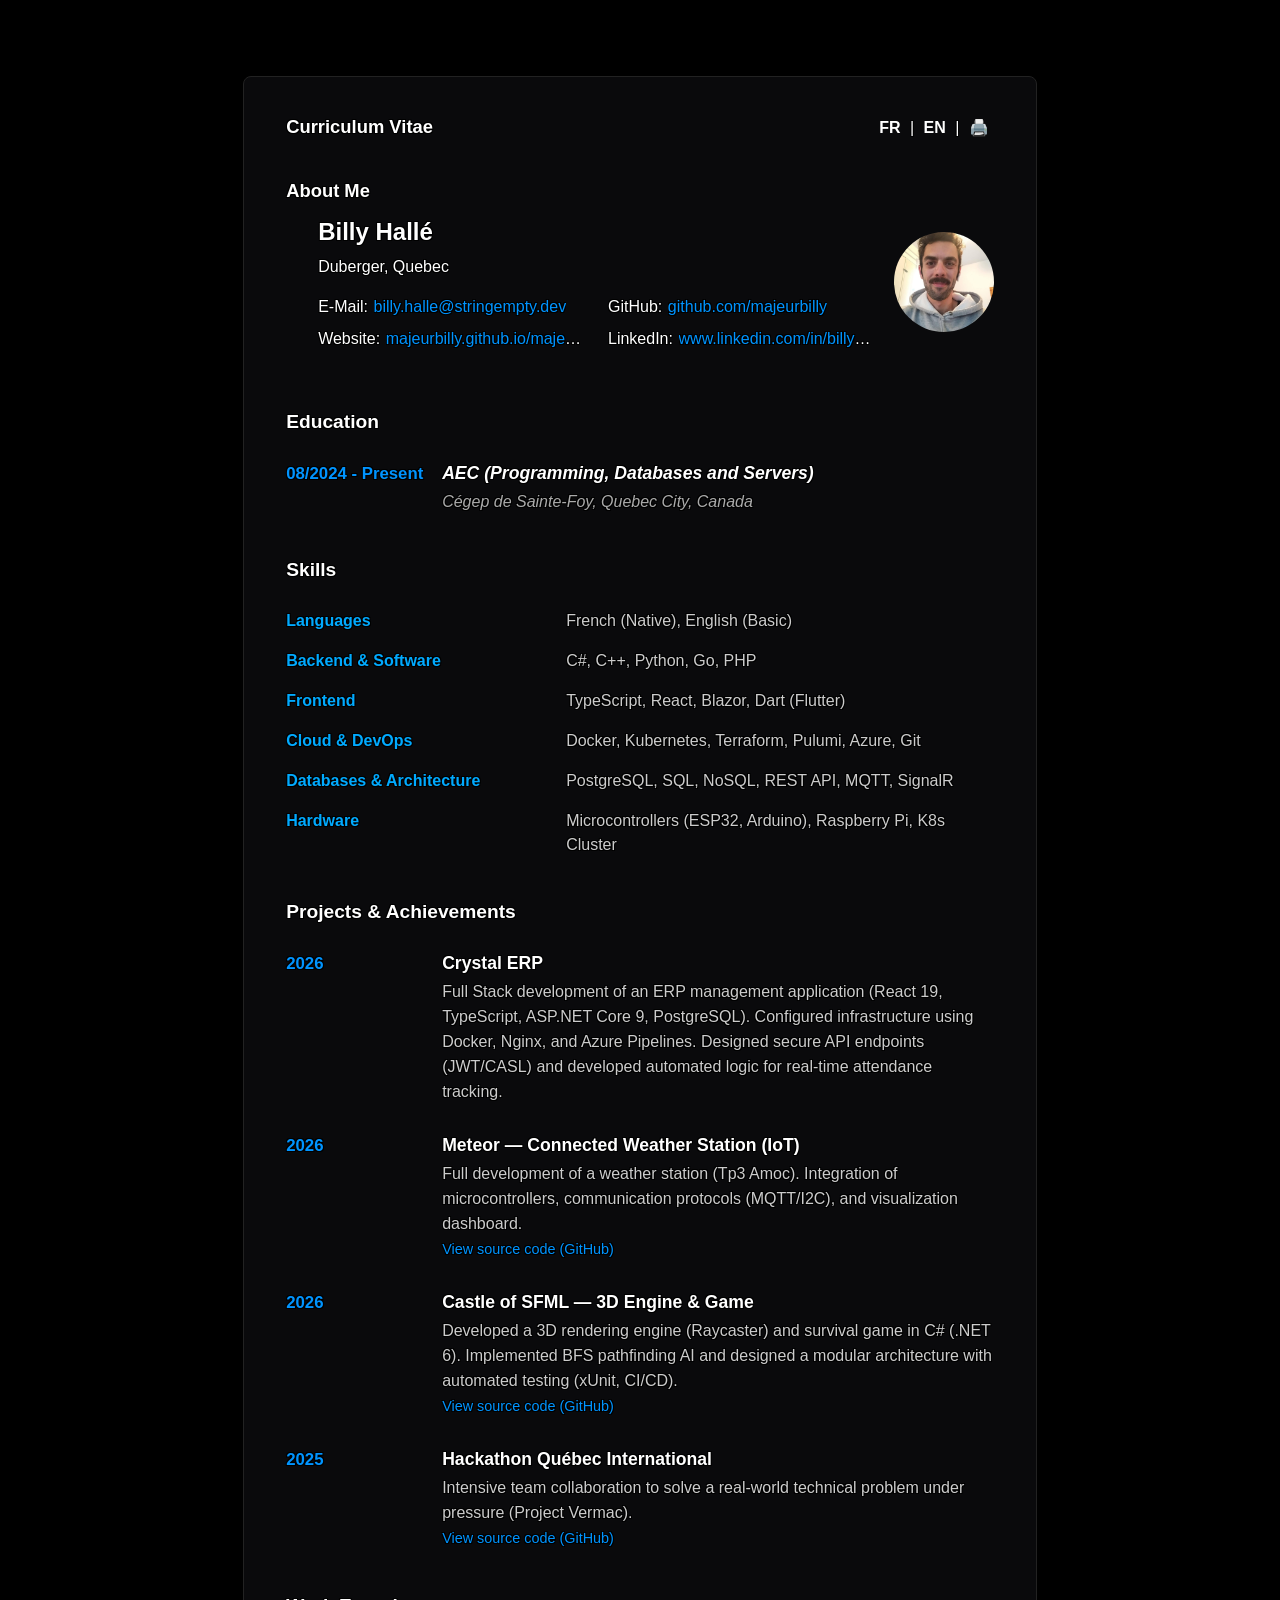
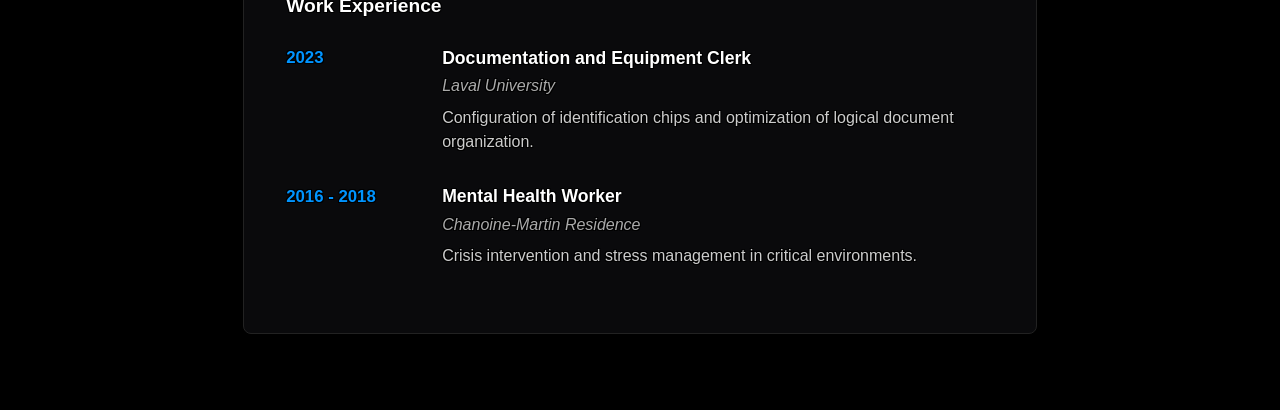
==== index.html @ 5a22e67e "basic english" ====
<!DOCTYPE html>
<html lang="en">
<head>
    <meta charset="UTF-8">
    <title>Billy Hallé | Développeur .NET & IoT</title>
    <meta name="description" content="Développeur .NET et IoT à Québec. Spécialisé en C#, SQL et solutions connectées.">

    <meta property="og:title" content="Billy Hallé - Portfolio Professionnel">
    <meta property="og:description" content="Découvrez mon parcours en programmation, mes projets IoT et mon expertise .NET.">
    <meta property="og:type" content="website">
    <meta property="og:url" content="https://majeurbilly.github.io/">
    <meta property="og:image" content="https://majeurbilly.github.io/assets/preview.png">
    <link rel="stylesheet" href="assets/cv.css">
    <link rel="stylesheet" href="assets/cv.screen.css" media="screen">
    <link rel="stylesheet" href="assets/cv.print.css" media="print">
    <link rel="stylesheet" href="vendor/font-awesome/4.7.0/css/font-awesome.css">
</head>
<body class="dark">
    <canvas></canvas>
    <div class="cv-wrapper">
    <header class="header-cv">
        <h1 data-i18n="page.h1">Curriculum Vitae</h1>

        <nav id="lang-switcher" class="controls no-print" aria-label="Contrôles du site">
            <button id="btn-fr" type="button" data-lang="fr" aria-label="Changer la langue en Français" data-i18n="ui.lang.fr">FR</button>
            <span aria-hidden="true"> | </span>
            <button id="btn-en" type="button" data-lang="en" aria-label="Switch language to English" data-i18n="ui.lang.en">EN</button>
            <span aria-hidden="true"> | </span>
            <button type="button" onclick="window.print()">🖨️</button>
        </nav>
    </header>
    <main>
        <section id="aboutme">
            <h2 data-i18n="aboutme.title">About Me</h2>
            <div class="aboutme-layout">
                <div class="aboutme-info">
                    <address>
                        <div>Billy Hallé</div>
                        <div data-i18n="aboutme.location">Duberger, Quebec</div>
                    </address>
                    <div class="contact-list">
                        <div class="contact-item">
                            <div class="contact-label" data-i18n="aboutme.email.label">Courriel</div>
                            <div>
                                <a href="#" class="email no-print">enable JavaScript to see the E-Mail address</a>
                                <span class="print-only">billy.halle@stringempty.dev</span>
                            </div>
                        </div>
                        <div class="contact-item">
                            <div class="contact-label" data-i18n="aboutme.website.label">Site web</div>
                            <div><a href="https://majeurbilly.github.io/majeurbilly/" data-i18n="aboutme.website.urlText">majeurbilly.github.io/majeurbilly</a></div>
                        </div>
                        <div class="contact-item">
                            <div class="contact-label" data-i18n="aboutme.github.label">GitHub</div>
                            <div><a href="https://github.com/majeurbilly" data-i18n="aboutme.github.urlText">github.com/majeurbilly</a></div>
                        </div>
                        <div class="contact-item">
                            <div class="contact-label" data-i18n="aboutme.linkedin.label">LinkedIn</div>
                            <div><a href="https://www.linkedin.com/in/billy-hallé-213a151a7" target="_blank" rel="noopener" data-i18n="aboutme.linkedin.urlText">www.linkedin.com/in/billy-hallé-213a151a7</a></div>
                        </div>
                    </div>
                </div>
                <div class="aboutme-photo">
                    <img src="assets/image.jpg" alt="Photo of Billy" data-i18n-alt="aboutme.photo.alt">
                </div>
            </div>
        </section>

        <section id="education" class="timeline">
            <h2 data-i18n="education.title">Education</h2>
            <div class="timeline-item">
                <div class="timeline-date" data-i18n="education.item1.date">08/2024 - Present</div>
                <div class="timeline-content">
                    <h4><span data-i18n="education.item1.degree.prefix"></span><em data-i18n="education.item1.degree.value">AEC (Programming, Databases and Servers)</em><span data-i18n="education.item1.degree.suffix"></span></h4>
                    <h5><span data-i18n="education.item1.school">Cégep de Sainte-Foy</span><span data-i18n="education.item1.location">, Quebec City, Canada</span></h5>
                </div>
            </div>
        </section>

        <section id="skills">
            <h2 data-i18n="skills.title">Skills</h2>
            <div class="skills-grid">
                <div class="skills-category" data-i18n="skills.languages.title">Languages</div>
                <div class="skills-values" data-i18n="skills.languages.desc">French (Native), English (Basic)</div>

                <div class="skills-category" data-i18n="skills.backend.title">Backend & Software</div>
                <div class="skills-values" data-i18n="skills.backend.desc">C#, C++, Python, Go, PHP</div>

                <div class="skills-category" data-i18n="skills.frontend.title">Frontend</div>
                <div class="skills-values" data-i18n="skills.frontend.desc">TypeScript, React, Blazor, Dart (Flutter)</div>

                <div class="skills-category" data-i18n="skills.devops.title">Cloud & DevOps</div>
                <div class="skills-values" data-i18n="skills.devops.desc">Docker, Kubernetes, Terraform, Pulumi, Azure, Git</div>

                <div class="skills-category" data-i18n="skills.data.title">Databases & Architecture</div>
                <div class="skills-values" data-i18n="skills.data.desc">PostgreSQL, SQL, NoSQL, REST API, MQTT, SignalR</div>

                <div class="skills-category" data-i18n="skills.hardware.title">Hardware</div>
                <div class="skills-values" data-i18n="skills.hardware.desc">Microcontrollers (ESP32, Arduino), Raspberry Pi, K8s Cluster</div>
            </div>
        </section>

        <section id="projects" class="timeline">
            <h2 data-i18n="projects.title">Projects & Achievements</h2>

            <div class="timeline-item">
                <div class="timeline-date">2026</div>
                <div class="timeline-content">
                    <h4 data-i18n="projects.crystal.title">Crystal ERP</h4>
                    <p data-i18n="projects.crystal.desc">Full Stack development of an ERP management application (React 19, TypeScript, ASP.NET Core 9, PostgreSQL). Configured infrastructure using Docker, Nginx, and Azure Pipelines. Designed secure API endpoints (JWT/CASL) and developed automated logic for real-time attendance tracking.</p>
                </div>
            </div>

            <div class="timeline-item">
                <div class="timeline-date">2026</div>
                <div class="timeline-content">
                    <h4 data-i18n="projects.meteor.title">Metor — Connected Weather Station (IoT)</h4>
                    <p data-i18n="projects.meteor.desc">Full development of a weather station (Tp3 Amoc). Integration of microcontrollers, communication protocols (MQTT/I2C), and visualization dashboard.</p>
                    <a href="https://github.com/majeurbilly/Station-Metor" target="_blank" rel="noopener" class="github-link" aria-label="Consulter le code source du projet sur GitHub" data-i18n="projects.repo_link">View source code (GitHub)</a>
                </div>
            </div>

            <div class="timeline-item">
                <div class="timeline-date">2026</div>
                <div class="timeline-content">
                    <h4 data-i18n="projects.castle.title">Castle of SFML — 3D Engine & Game</h4>
                    <p data-i18n="projects.castle.desc">Developed a 3D rendering engine (Raycaster) and survival game in C# (.NET 6). Implemented BFS pathfinding AI and designed a modular architecture with automated testing (xUnit, CI/CD).</p>
                    <a href="https://github.com/majeurbilly/castle_of_SFML" target="_blank" rel="noopener" class="github-link" aria-label="Consulter le code source du projet sur GitHub" data-i18n="projects.repo_link">View source code (GitHub)</a>
                </div>
            </div>

            <div class="timeline-item">
                <div class="timeline-date">2025</div>
                <div class="timeline-content">
                    <h4 data-i18n="projects.hackathon.title">Hackathon Québec International</h4>
                    <p data-i18n="projects.hackathon.desc">Intensive team collaboration to solve a real-world technical problem under pressure (Project Vermac).</p>
                    <a href="https://github.com/majeurbilly/vermac-project-hackathon-2025" target="_blank" rel="noopener" class="github-link" aria-label="Consulter le code source du projet sur GitHub" data-i18n="projects.repo_link">View source code (GitHub)</a>
                </div>
            </div>
        </section>

        <section id="experience" class="timeline">
            <h2 data-i18n="experience.title">Work Experience</h2>
            <div class="timeline-item">
                <div class="timeline-date" data-i18n="experience.item1.date">2023</div>
                <div class="timeline-content">
                    <h4 data-i18n="experience.item1.role">Documentation and Equipment Clerk</h4>
                    <h5 data-i18n="experience.item1.company">Laval University</h5>
                    <p data-i18n="experience.item1.desc1">Configuration of identification chips and optimization of logical document organization.</p>
                </div>
            </div>

            <div class="timeline-item">
                <div class="timeline-date" data-i18n="experience.item2.date">2016 - 2018</div>
                <div class="timeline-content">
                    <h4 data-i18n="experience.item2.role">Mental Health Worker</h4>
                    <h5 data-i18n="experience.item2.company">Chanoine-Martin Residence</h5>
                    <p data-i18n="experience.item2.desc1">Crisis intervention and stress management in critical environments.</p>
                </div>
            </div>
        </section>
    </main>
    </div>
    <script>
        (function() {
            var currentLang = localStorage.getItem('cv-lang') || (navigator.language && navigator.language.startsWith('fr') ? 'fr' : 'en');
            var t = {};

            function applyTranslations() {
                document.querySelectorAll('[data-i18n]').forEach(function(el) {
                    var key = el.getAttribute('data-i18n');
                    if (t[key]) el.textContent = t[key];
                });
                document.querySelectorAll('[data-i18n-html]').forEach(function(el) {
                    var key = el.getAttribute('data-i18n-html');
                    if (t[key]) el.innerHTML = t[key];
                });
                document.querySelectorAll('[data-i18n-alt]').forEach(function(el) {
                    var key = el.getAttribute('data-i18n-alt');
                    if (t[key]) el.setAttribute('alt', t[key]);
                });
                if (t['page.title']) document.title = t['page.title'];
                document.documentElement.lang = currentLang === 'fr' ? 'fr' : 'en';
            }

            function setLang(lang) {
                currentLang = lang;
                localStorage.setItem('cv-lang', lang);
                fetch('locales/' + lang + '.json')
                    .then(function(r) { return r.json(); })
                    .then(function(json) {
                        t = json;
                        applyTranslations();
                    });
            }

            document.getElementById('lang-switcher').addEventListener('click', function(e) {
                var btn = e.target.closest('button[data-lang]');
                if (btn) setLang(btn.getAttribute('data-lang'));
            });

            setLang(currentLang);
        })();
    </script>
    <script src="assets/cv.js"></script>
    <script src="assets/cv.background.js"></script>
</body>
</html>
---- assets/cv.css ----
html, body {
    padding: 0;
    margin: 0;
    font-family: Arial, sans-serif;
    font-size: 12pt;
    line-height: 1.55;

    word-wrap: break-word;
    hyphens: auto;
    transition-duration: 0.8s;
    transition-property: color, background-color;
    transition-timing-function: ease-in-out;
    text-shadow:
            -1px -1px 0 #FFF,
            1px -1px 0 #FFF,
            -1px 1px 0 #FFF,
            1px 1px 0 #FFF;
}

a {
    color: #003b80;
    transition: color 0.8s ease-in-out;
    text-decoration: none;
}

a:hover {
    text-decoration: underline;
}

address {
    font-style: normal;
}

section div > p:first-child {
    margin-top: 0;
}

section div > p:last-child {
    margin-bottom: 0;
}

section#aboutme {
    margin-bottom: 2.5rem;
    padding-top: 1rem;
    padding-bottom: 1rem;
}

section#aboutme .aboutme-layout {
    display: flex;
    flex-direction: row;
    flex-wrap: nowrap;
    justify-content: space-between;
    align-items: center;
    gap: 1.25rem;
}

section#aboutme .aboutme-info {
    flex: 1;
    min-width: 0;
    margin-left: 2em;
    font-size: 1rem;
    line-height: 1.5;
}

section#aboutme address {
    margin-bottom: 1rem;
    display: block;
}

section#aboutme .contact-list {
    display: grid;
    grid-template-columns: auto auto;
    grid-template-rows: auto auto;
    grid-auto-flow: column;
    column-gap: 24px;
    row-gap: 8px;
    align-items: baseline;
    margin-top: 0;
    width: max-content;
    max-width: 100%;
}

section#aboutme .contact-item {
    display: flex;
    flex-direction: row;
    flex-wrap: nowrap;
    align-items: baseline;
    gap: 0.35em;
    margin-top: 0;
    min-width: 0;
}

section#aboutme .contact-label {
    flex: 0 0 auto;
    white-space: nowrap;
    hyphens: none;
    word-break: keep-all;
    overflow-wrap: normal;
}

section#aboutme .contact-label::after {
    content: ":";
}

section#aboutme .contact-item > div:last-child {
    white-space: nowrap;
    overflow: hidden;
    text-overflow: ellipsis;
    min-width: 0;
}

section > h2 {
    margin-top: 1.75em;
    margin-bottom: 1.5rem;
    font-size: 1.2rem;
}

section#aboutme > h2 {
    margin-top: 0.4em;
    margin-bottom: 0.45em;
    font-size: 1.15rem;
}

section#aboutme address div:first-child {
    font-size: 1.5rem;
    font-weight: 700;
    margin-bottom: 0.2em;
}

section#aboutme .aboutme-photo {
    flex: 0 0 auto;
    display: flex;
    align-items: center;
    justify-content: center;
}

section#aboutme .aboutme-photo img {
    width: 100px;
    height: 100px;
    object-fit: cover;
    border-radius: 50%;
    display: block;
}

@media screen and (max-width: 700px) {
    section#aboutme .aboutme-layout {
        flex-direction: column-reverse;
        align-items: flex-start;
    }

    section#aboutme .aboutme-info {
        margin-left: 0;
        width: 100%;
    }

    section#aboutme .contact-list {
        width: 100%;
        grid-template-columns: 1fr;
        grid-auto-flow: row;
    }
}

section.timeline > div {
    margin-top: 0.45em;
    margin-bottom: 0.45em;
}

ul {
    list-style-type: none;
    margin: 0;
    padding: 0;
}

canvas {
    position: fixed;
    z-index: -1;
    top: 0;
    left: 0;
    width: 100%;
    height: 100%;
    image-rendering: crisp-edges;
    filter: blur(0.6em);
    opacity: 0;
    transition: opacity 2.5s linear;
}
canvas.loaded {
    opacity: 1;
}

.timeline-item {
    display: flex;
    margin-bottom: 1.5rem;
    align-items: flex-start;
    width: 100%;
    gap: 1rem;
}

.timeline-date {
    width: 140px;
    min-width: 140px;
    font-weight: 600;
    color: #3498db;
    font-size: 1.05rem;
    line-height: 1.4;
    margin-top: 0.1rem;
    flex-shrink: 0;
}

.timeline-content {
    flex: 1;
    min-width: 0;
}

.timeline-content h4 {
    margin: 0 0 0.15em 0;
    font-size: 1.1rem;
    font-weight: 700;
    font-family: inherit;
    line-height: 1.55;
}

.timeline-content h5 {
    margin: 0 0 0.4em 0;
    font-weight: normal;
    font-size: 1rem;
    font-family: inherit;
    color: #777;
    font-style: italic;
    line-height: 1.55;
}

.timeline-content ul {
    margin: 0;
    padding-left: 0;
    color: #555;
    font-size: inherit;
    font-family: inherit;
    line-height: 1.55;
}

.timeline-content p {
    margin: 0;
    color: #555;
    font-size: inherit;
    font-family: inherit;
    line-height: 1.55;
}

.github-link {
    font-size: 0.9rem;
    color: #3498db;
    text-decoration: none;
}

.github-link:hover {
    text-decoration: underline;
}

body.dark .timeline-date {
    color: #0094ff;
}

body.dark .timeline-content h4 {
    color: #fff;
}

body.dark .timeline-content h5 {
    color: #aaa;
}

body.dark .timeline-content ul {
    color: #ccc;
}

body.dark .timeline-content p {
    color: #ccc;
}

body.dark .github-link {
    color: #0094ff;
}

#projects,
#experience {
    margin-top: 2.5rem;
}

#projects > h2,
#experience > h2 {
    margin-top: 0;
}

#projects .timeline-item,
#experience .timeline-item {
    margin-bottom: 1.75rem;
}

#skills .skills-grid {
    display: grid;
    grid-template-columns: minmax(220px, 260px) 1fr;
    column-gap: 1.25rem;
    row-gap: 16px;
    align-items: start;
    width: 100%;
}

#skills .skills-category {
    font-weight: 700;
    color: #0094ff;
    white-space: nowrap;
    line-height: 1.5;
}

#skills .skills-values {
    color: #555;
    line-height: 1.5;
    min-width: 0;
}

body.dark #skills .skills-category {
    color: #00aaff;
}

body.dark #skills .skills-values {
    color: #ccc;
}

@media screen and (max-width: 640px) {
    #skills .skills-grid {
        grid-template-columns: 1fr;
        row-gap: 4px;
    }

    #skills .skills-category {
        white-space: normal;
        margin-top: 0.55em;
    }

    #skills .skills-category:first-child {
        margin-top: 0;
    }
}

.cv-wrapper {
    max-width: 900px;
    margin: 28px auto;

    background: #0a0a0c;

    padding: 36px 42px;
    border-radius: 8px;
    border: 1px solid #222;
    box-content: border-box;
    position: relative;
    z-index: 10;

    box-shadow: 0 0 30px rgba(0, 0, 0, 0.5);
}

@media screen and (max-width: 768px) {
    .cv-wrapper {
        margin: 0;
        padding: 20px;
        border-radius: 0;
    }
}
---- assets/cv.screen.css ----
.header-cv {
    display: flex;
    justify-content: space-between;
    align-items: center;
    margin-bottom: 0.75rem;
}

.header-cv h1 {
    font-size: 1.15rem;
    margin: 0;
}

.controls button {
    background: none;
    border: none;
    color: inherit;
    font-size: 1rem;
    font-weight: bold;
    cursor: pointer;
    padding: 5px;
}

.controls button:hover {
    text-decoration: underline;
}

body {
    margin: 2cm auto;
    max-width: 210mm;
    font-family: Verdana, sans-serif;
}

body.dark {
    color: white;
    background-color: black;
    text-shadow:
            -1px -1px 0 #000,
            1px -1px 0 #000,
            -1px 1px 0 #000,
            1px 1px 0 #000;
}

body.dark a {
    color: #0094ff;
}

.fa-telegram {
    color: #30a8dc;
}

.fa-whatsapp {
    color: #25d366;
}

q:lang(fr), [lang="fr"] q {
    quotes: "«\00A0" "\00A0»";
}

q:lang(en), [lang="en"] q {
    quotes: '"' '"';
}

.print-only {
    display: none;
}
---- assets/cv.print.css ----
@page {
    margin: 1cm;
    size: letter portrait;
}

body {
    background: #fff !important;
    color: #333 !important;
    font-family: 'Segoe UI', Arial, sans-serif !important;
    font-size: 9.5pt !important;
    line-height: 1.3 !important;
    -webkit-print-color-adjust: exact !important;
    print-color-adjust: exact !important;
}

.no-print,
header.header-cv,
#lang-switcher,
canvas,
.github-link,
button,
#aboutme h2,
#vanta-bg,
.vanta-canvas {
    display: none !important;
}

.cv-wrapper {
    display: contents !important;
}

#aboutme {
    background-color: #1a4b6b !important;
    color: #ffffff !important;
    padding: 12px 16px !important;
    border-radius: 6px !important;
    margin-bottom: 28px !important;
    display: block !important;
    page-break-inside: avoid;
}

#aboutme > div,
#aboutme .aboutme-layout {
    display: flex !important;
    flex-direction: row-reverse !important;
    align-items: center !important;
    gap: 18px !important;
}

#aboutme img,
#aboutme .aboutme-photo img {
    width: 80px !important;
    height: 80px !important;
    border-radius: 50% !important;
    object-fit: cover !important;
    border: 2px solid #fff !important;
    margin: 0 !important;
    display: block !important;
}

#aboutme > div > div:first-of-type,
#aboutme .aboutme-info {
    flex: 1 !important;
    margin: 0 !important;
    min-width: 0 !important;
}

#aboutme .aboutme-photo {
    flex: 0 0 auto !important;
}

#aboutme address div:first-child {
    font-size: 16pt !important;
    font-weight: 800 !important;
    margin-bottom: 1px !important;
    letter-spacing: 0.2px !important;
    line-height: 1.2 !important;
}

#aboutme address div:last-child {
    font-size: 8.5pt !important;
    opacity: 0.9 !important;
    margin-bottom: 8px !important;
    line-height: 1.25 !important;
}

#aboutme address + div,
#aboutme .contact-list {
    display: grid !important;
    grid-template-columns: auto auto !important;
    grid-template-rows: auto auto !important;
    grid-auto-flow: column !important;
    column-gap: 20px !important;
    row-gap: 4px !important;
    align-items: baseline !important;
    width: max-content !important;
    max-width: 100% !important;
}

#aboutme .contact-item,
#aboutme address + div > div {
    display: flex !important;
    flex-direction: row !important;
    flex-wrap: nowrap !important;
    align-items: baseline !important;
    gap: 4px !important;
    margin: 0 !important;
    font-size: 8pt !important;
    line-height: 1.25 !important;
}

#aboutme .contact-label,
#aboutme address + div > div > div:first-child {
    display: inline-block !important;
    flex: 0 0 auto !important;
    font-weight: 700 !important;
    color: #90caf9 !important;
    text-transform: uppercase !important;
    font-size: 6.5pt !important;
    letter-spacing: 0.3px !important;
    white-space: nowrap !important;
    hyphens: none !important;
    word-break: keep-all !important;
    overflow-wrap: normal !important;
}

#aboutme .contact-label::after,
#aboutme address + div > div > div:first-child::after {
    content: ":" !important;
}

#aboutme .contact-item > div:last-child,
#aboutme address + div > div > div:last-child {
    white-space: nowrap !important;
}

#aboutme a {
    color: #fff !important;
    text-decoration: none !important;
}

#aboutme address div:last-child::before {
    content: "📍 " !important;
}

section {
    margin-bottom: 6px !important;
    padding: 0 !important;
    page-break-inside: auto !important;
    break-inside: auto !important;
}

#projects,
#experience {
    margin-top: 16px !important;
}

h2 {
    color: #1a4b6b !important;
    font-size: 10pt !important;
    text-transform: uppercase !important;
    letter-spacing: 0.6px !important;
    border-bottom: 1.5px dotted #1a4b6b !important;
    padding-bottom: 1px !important;
    margin-top: 0 !important;
    margin-bottom: 4px !important;
    line-height: 1.25 !important;
    page-break-after: avoid;
}

.timeline-item {
    display: flex !important;
    flex-direction: row !important;
    align-items: flex-start !important;
    gap: 10px !important;
    margin-bottom: 5px !important;
    page-break-inside: avoid;
    break-inside: avoid;
}

.timeline-date {
    flex: 0 0 130px !important;
    width: 130px !important;
    color: #1a4b6b !important;
    font-style: italic !important;
    font-weight: 600 !important;
    font-size: 10pt !important;
    margin-top: 1px !important;
    line-height: 1.35 !important;
}

.timeline-content {
    flex: 1 !important;
}

.timeline-content h4 {
    color: #222 !important;
    font-size: 9.5pt !important;
    font-weight: 700 !important;
    margin: 0 0 1px 0 !important;
    line-height: 1.25 !important;
}

.timeline-content h5 {
    color: #666 !important;
    font-size: 8.5pt !important;
    font-weight: 600 !important;
    font-style: normal !important;
    margin: 0 0 2px 0 !important;
    line-height: 1.25 !important;
}

.timeline-content p,
.timeline-content ul {
    color: #444 !important;
    margin: 0 !important;
    line-height: 1.3 !important;
    font-size: inherit !important;
    font-family: inherit !important;
}

.timeline-content li {
    margin-bottom: 1px !important;
    list-style: none !important;
}

#skills .skills-grid {
    display: grid !important;
    grid-template-columns: 200px 1fr !important;
    column-gap: 12px !important;
    row-gap: 6px !important;
    align-items: start !important;
    width: 100% !important;
}

#skills .skills-category {
    font-weight: 700 !important;
    color: #1a4b6b !important;
    white-space: nowrap !important;
    line-height: 1.4 !important;
    font-size: 9.5pt !important;
}

#skills .skills-values {
    color: #444 !important;
    line-height: 1.4 !important;
    font-size: 9.5pt !important;
    min-width: 0 !important;
}

*, *::before, *::after {
    box-shadow: none !important;
    text-shadow: none !important;
}
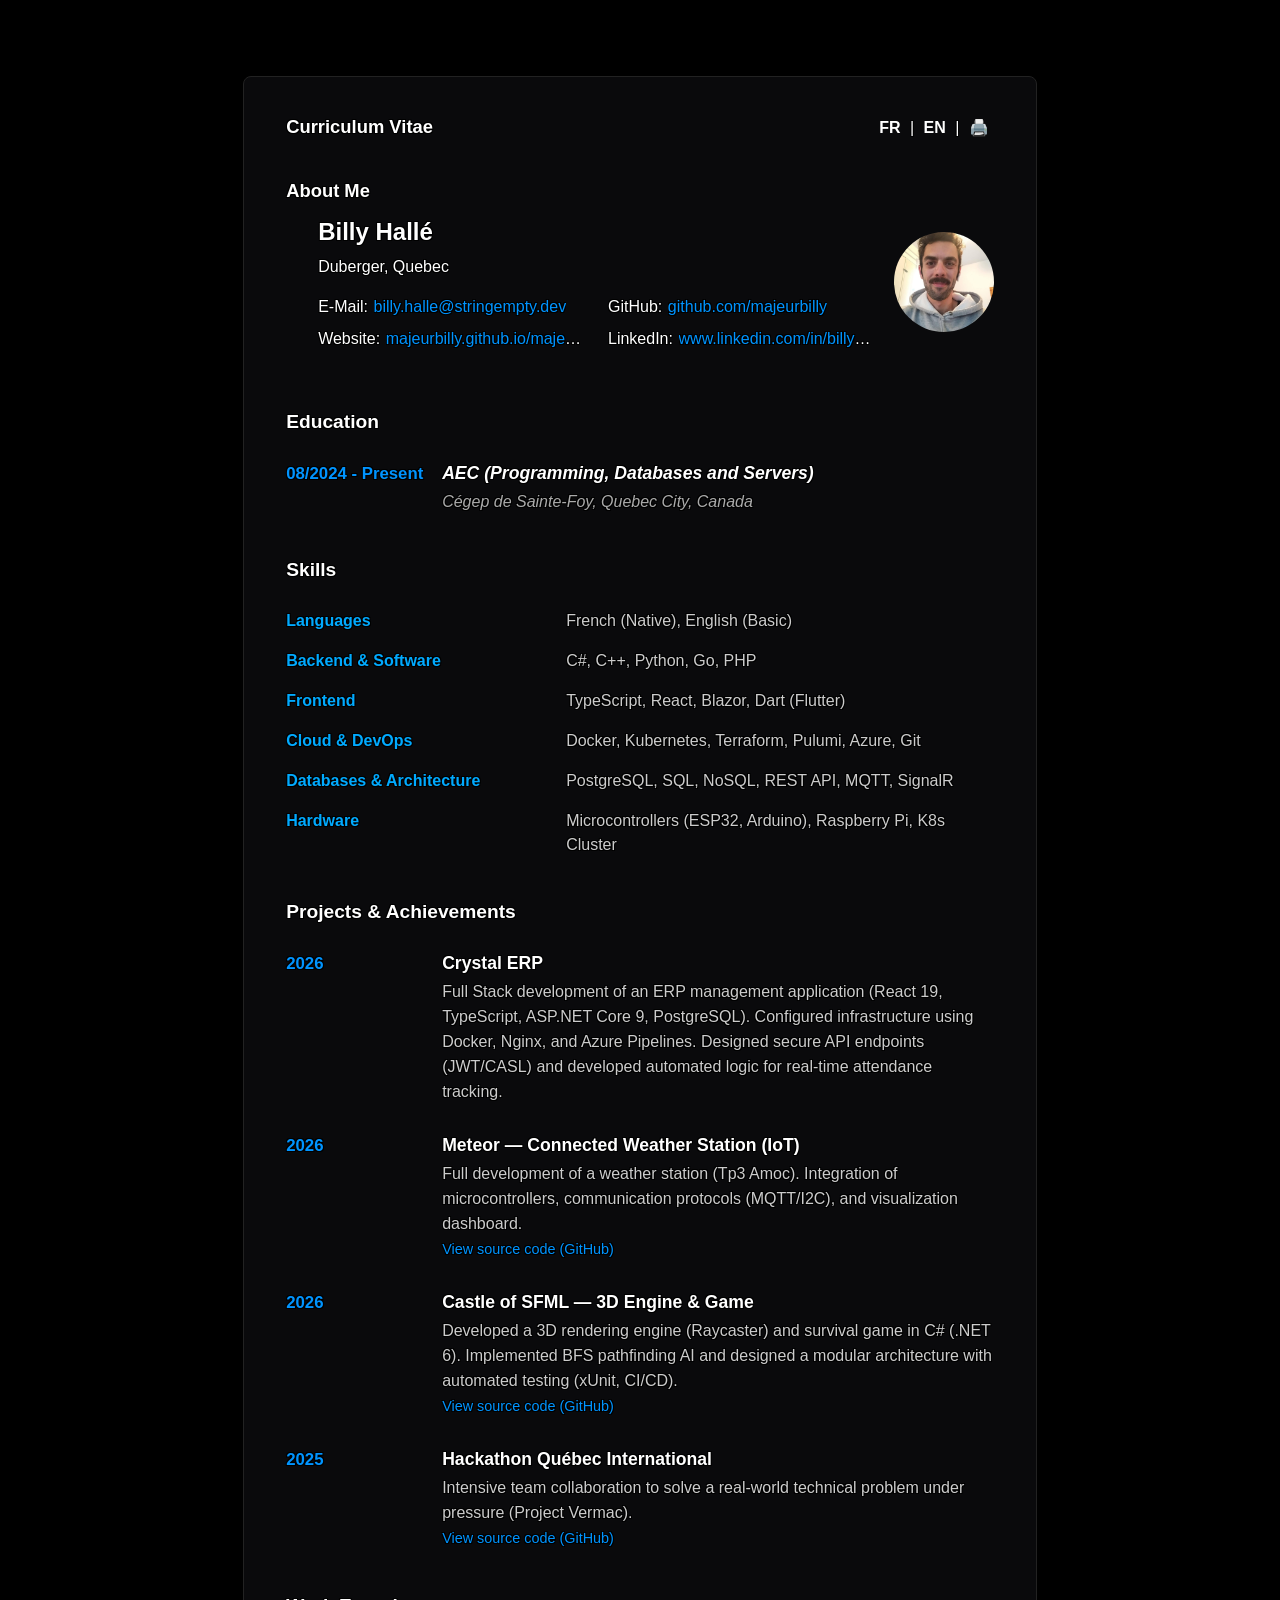
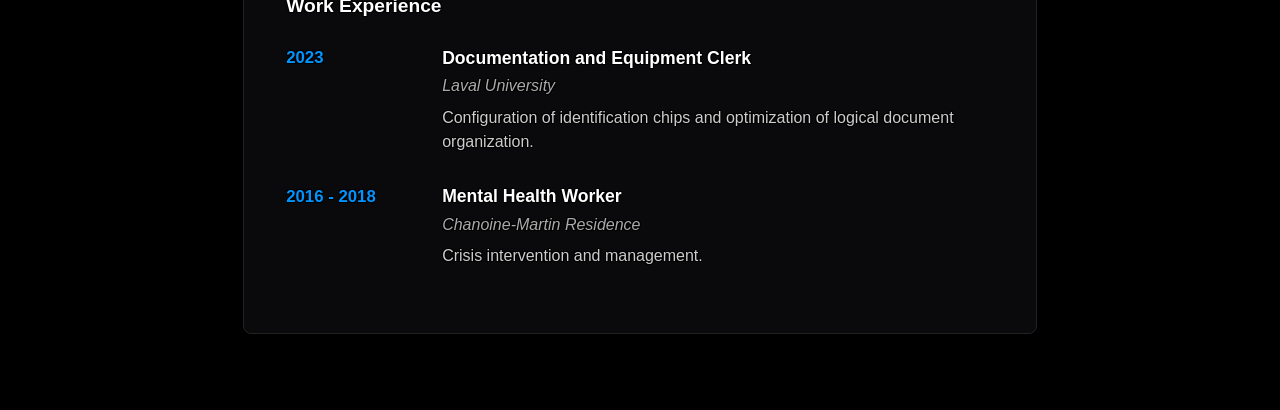
==== commit 6e1442f5: "Refine crisis intervention wording Updated the Mental Health Worker experience description to use a " ====
--- a/index.html
+++ b/index.html
@@ -155,7 +155,7 @@
                 <div class="timeline-content">
                     <h4 data-i18n="experience.item2.role">Mental Health Worker</h4>
                     <h5 data-i18n="experience.item2.company">Chanoine-Martin Residence</h5>
-                    <p data-i18n="experience.item2.desc1">Crisis intervention and stress management in critical environments.</p>
+                    <p data-i18n="experience.item2.desc1">Crisis intervention and management.</p>
                 </div>
             </div>
         </section>
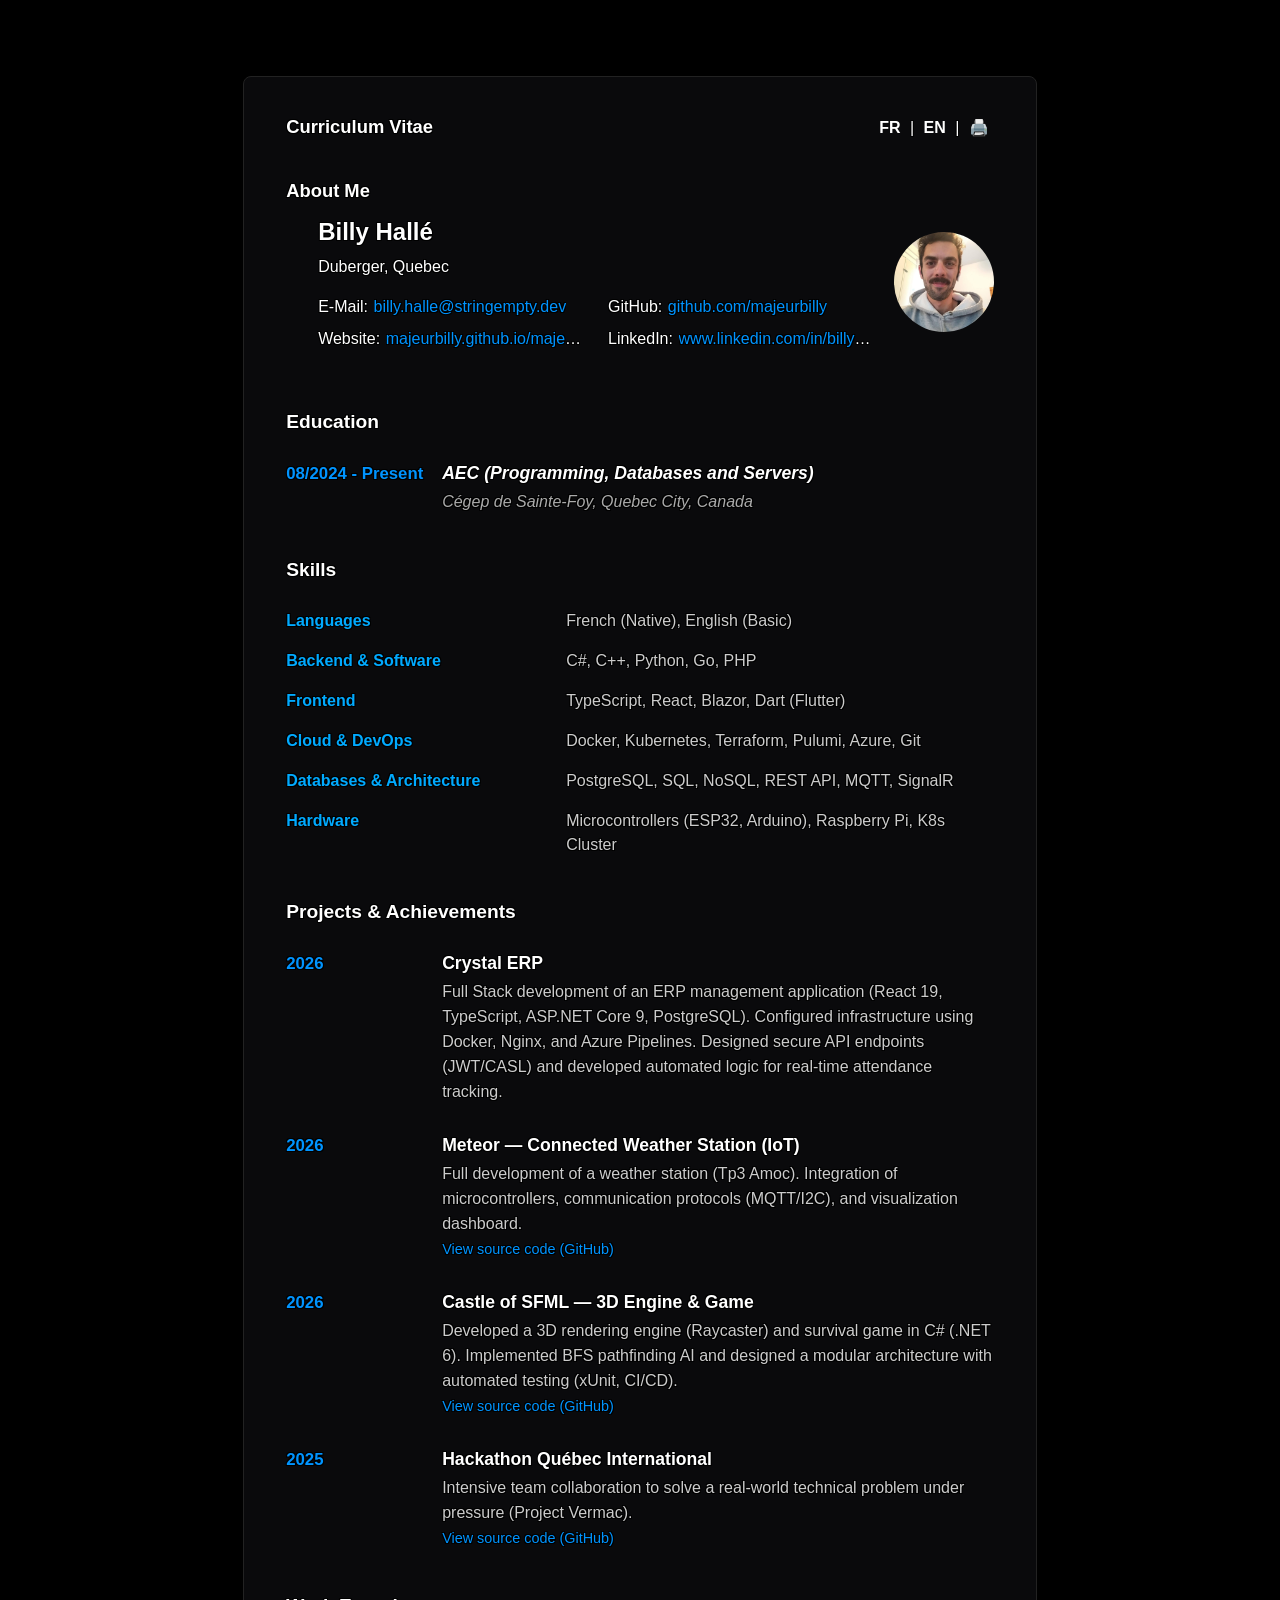
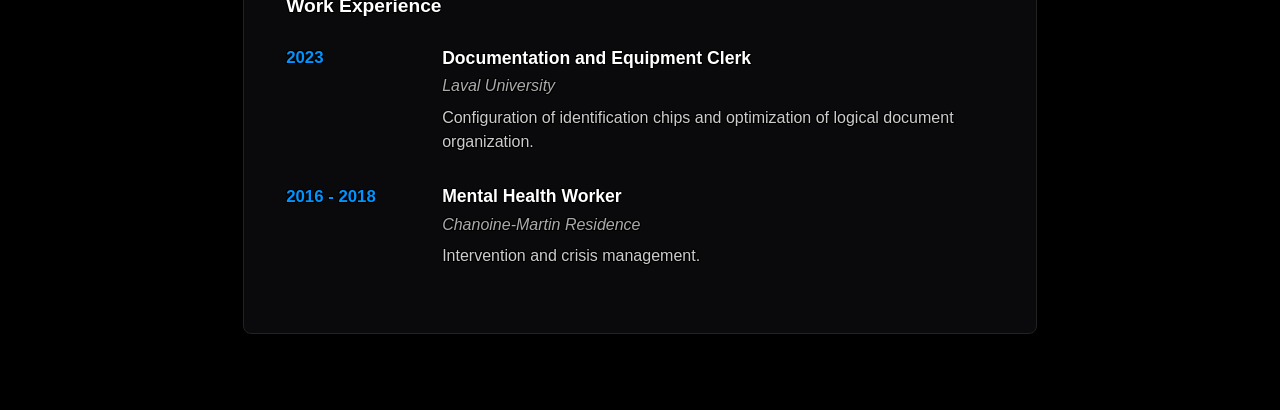
==== commit 15eda3b3: "english v" ====
--- a/index.html
+++ b/index.html
@@ -155,7 +155,7 @@
                 <div class="timeline-content">
                     <h4 data-i18n="experience.item2.role">Mental Health Worker</h4>
                     <h5 data-i18n="experience.item2.company">Chanoine-Martin Residence</h5>
-                    <p data-i18n="experience.item2.desc1">Crisis intervention and management.</p>
+                    <p data-i18n="experience.item2.desc1">Intervention and crisis management.</p>
                 </div>
             </div>
         </section>
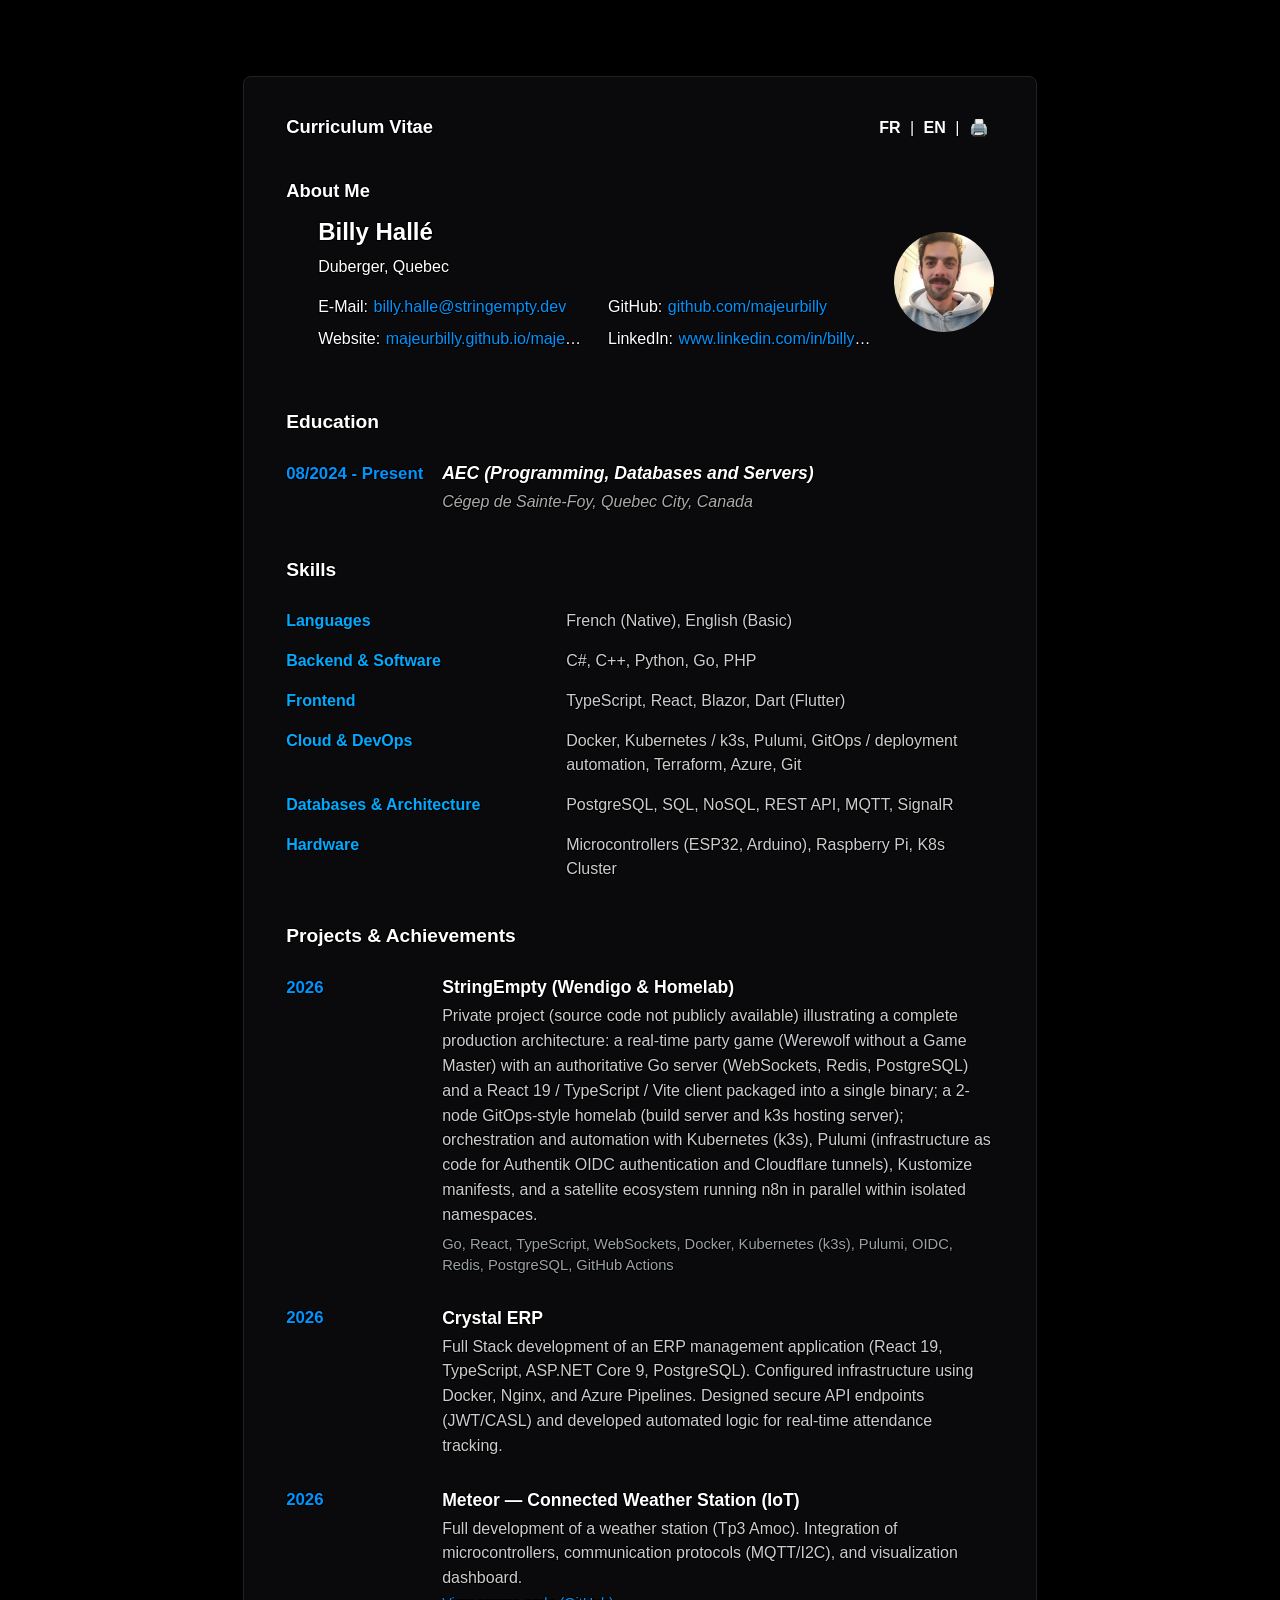
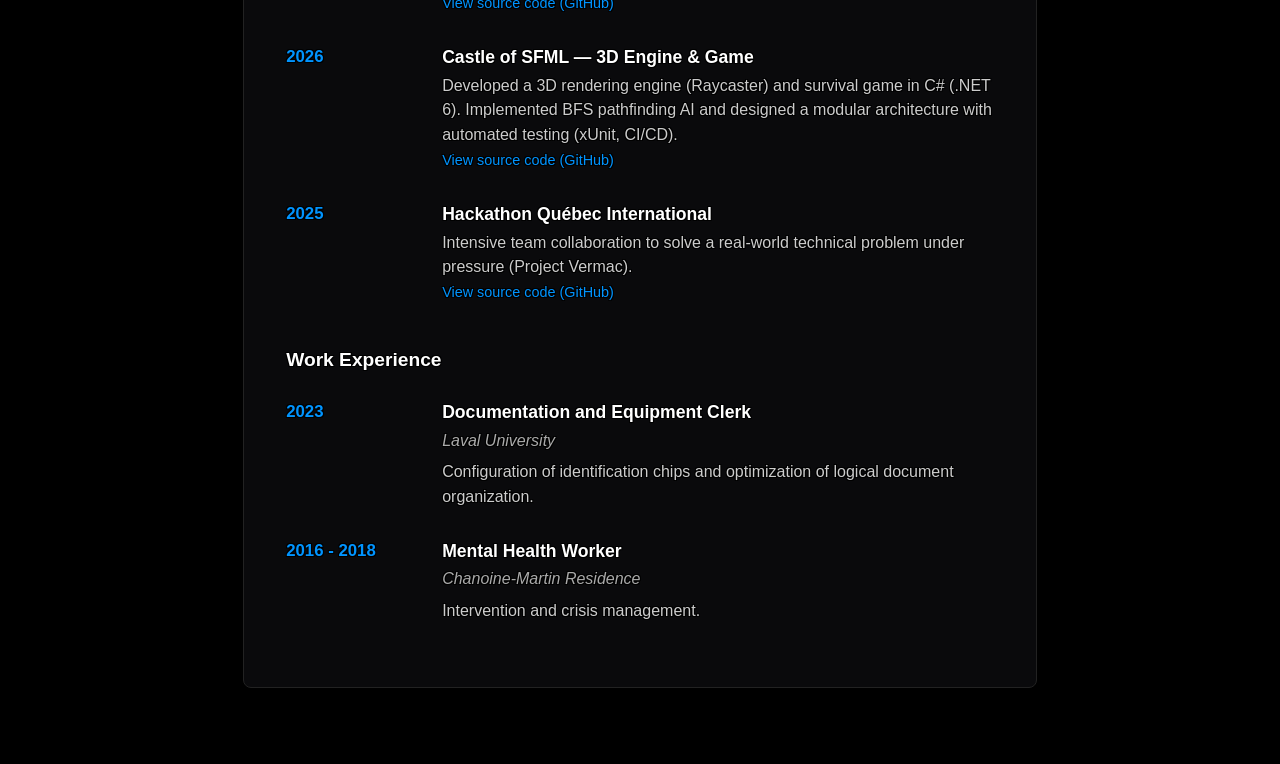
==== commit 2d9d4701: "ajout du monorepo" ====
--- a/index.html
+++ b/index.html
@@ -90,7 +90,7 @@
                 <div class="skills-values" data-i18n="skills.frontend.desc">TypeScript, React, Blazor, Dart (Flutter)</div>
 
                 <div class="skills-category" data-i18n="skills.devops.title">Cloud & DevOps</div>
-                <div class="skills-values" data-i18n="skills.devops.desc">Docker, Kubernetes, Terraform, Pulumi, Azure, Git</div>
+                <div class="skills-values" data-i18n="skills.devops.desc">Docker, Kubernetes / k3s, Pulumi, GitOps / deployment automation, Terraform, Azure, Git</div>
 
                 <div class="skills-category" data-i18n="skills.data.title">Databases & Architecture</div>
                 <div class="skills-values" data-i18n="skills.data.desc">PostgreSQL, SQL, NoSQL, REST API, MQTT, SignalR</div>
@@ -102,6 +102,15 @@
 
         <section id="projects" class="timeline">
             <h2 data-i18n="projects.title">Projects & Achievements</h2>
+
+            <div class="timeline-item">
+                <div class="timeline-date">2026</div>
+                <div class="timeline-content">
+                    <h4 data-i18n="projects.stringempty.title">StringEmpty (Wendigo & Homelab)</h4>
+                    <p data-i18n="projects.stringempty.desc">Private project (source code not publicly available) illustrating a complete production architecture: a real-time party game (Werewolf without a Game Master) with an authoritative Go server (WebSockets, Redis, PostgreSQL) and a React 19 / TypeScript / Vite client packaged into a single binary; a 2-node GitOps-style homelab (build server and k3s hosting server); orchestration and automation with Kubernetes (k3s), Pulumi (infrastructure as code for Authentik OIDC authentication and Cloudflare tunnels), Kustomize manifests, and a satellite ecosystem running n8n in parallel within isolated namespaces.</p>
+                    <p class="project-tech" data-i18n="projects.stringempty.tech">Go, React, TypeScript, WebSockets, Docker, Kubernetes (k3s), Pulumi, OIDC, Redis, PostgreSQL, GitHub Actions</p>
+                </div>
+            </div>
 
             <div class="timeline-item">
                 <div class="timeline-date">2026</div>
--- a/assets/cv.css
+++ b/assets/cv.css
@@ -246,6 +246,13 @@
     line-height: 1.55;
 }
 
+.timeline-content .project-tech {
+    margin-top: 0.45em;
+    font-size: 0.92rem;
+    color: #777;
+    line-height: 1.45;
+}
+
 .github-link {
     font-size: 0.9rem;
     color: #3498db;
@@ -274,6 +281,10 @@
 
 body.dark .timeline-content p {
     color: #ccc;
+}
+
+body.dark .timeline-content .project-tech {
+    color: #9aa0a6;
 }
 
 body.dark .github-link {
--- a/assets/cv.print.css
+++ b/assets/cv.print.css
@@ -219,6 +219,13 @@
     font-family: inherit !important;
 }
 
+.timeline-content .project-tech {
+    margin-top: 2px !important;
+    color: #555 !important;
+    font-size: 8.5pt !important;
+    line-height: 1.25 !important;
+}
+
 .timeline-content li {
     margin-bottom: 1px !important;
     list-style: none !important;
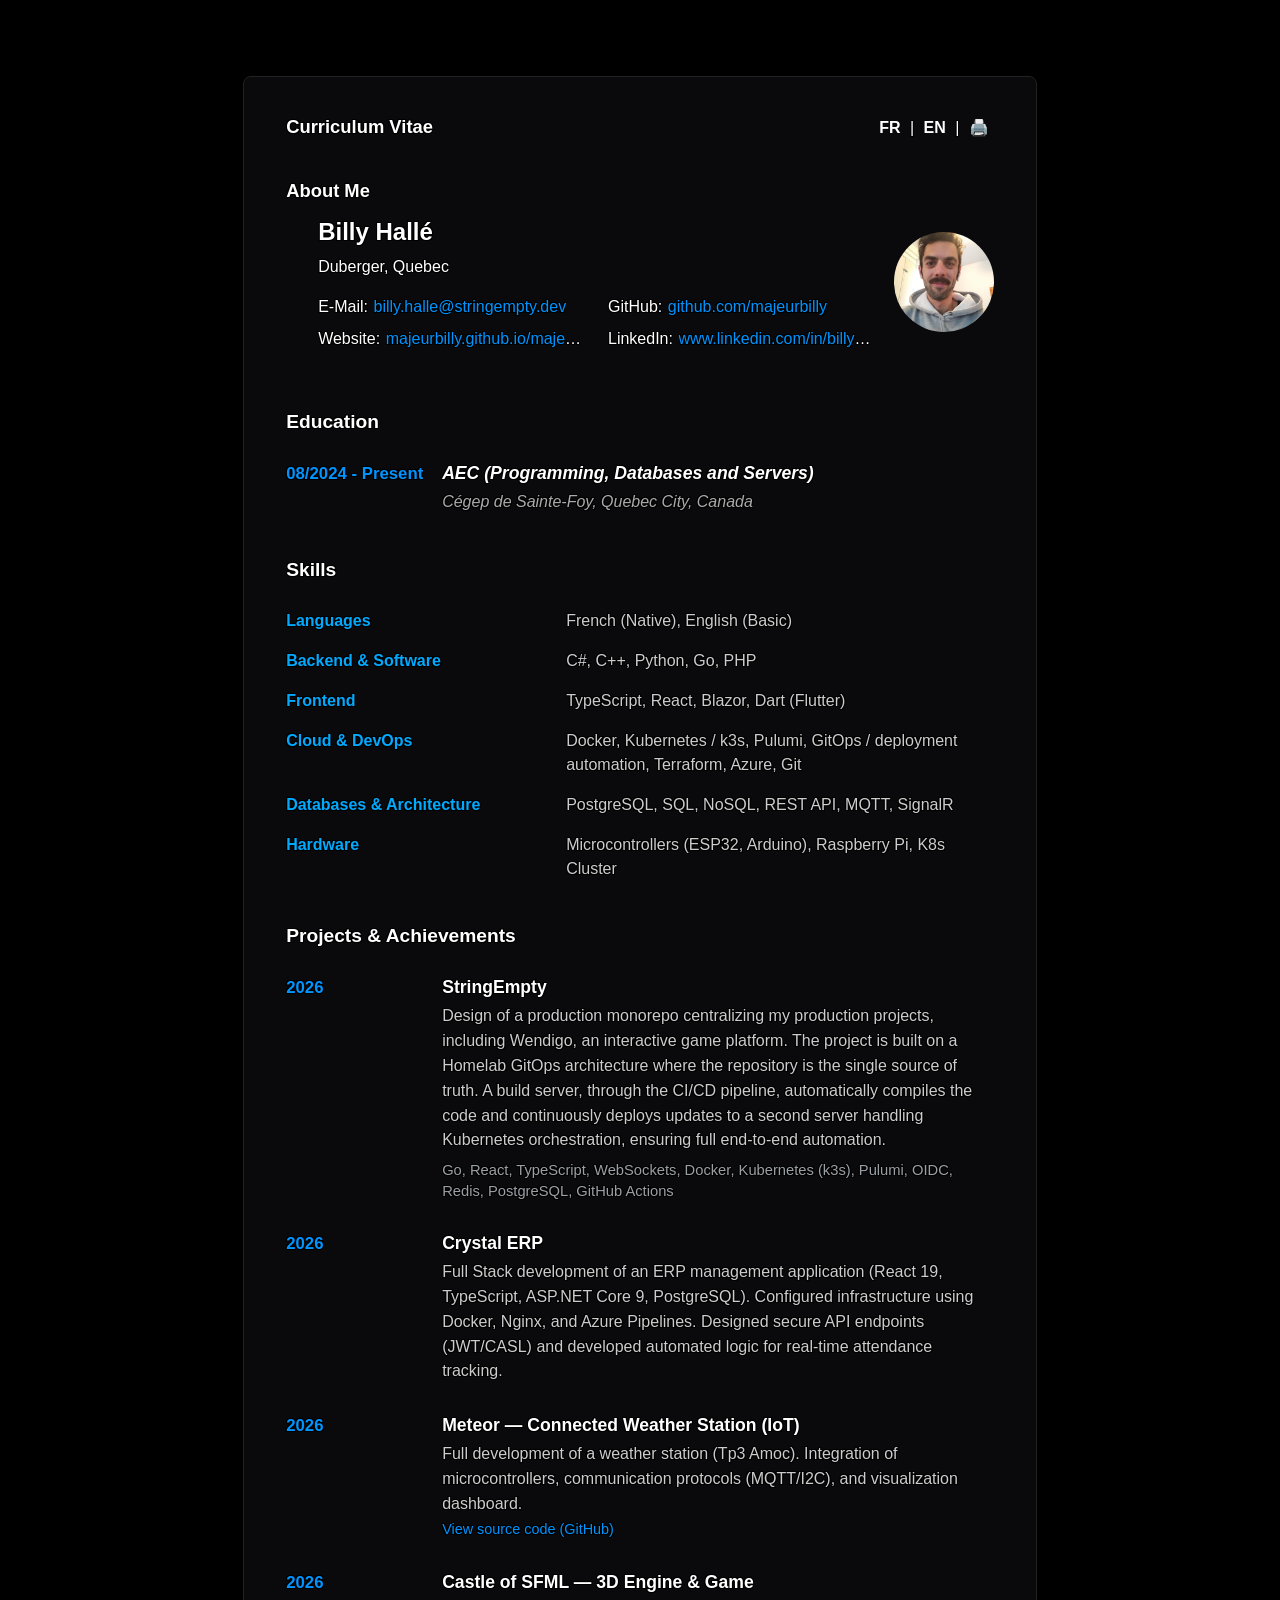
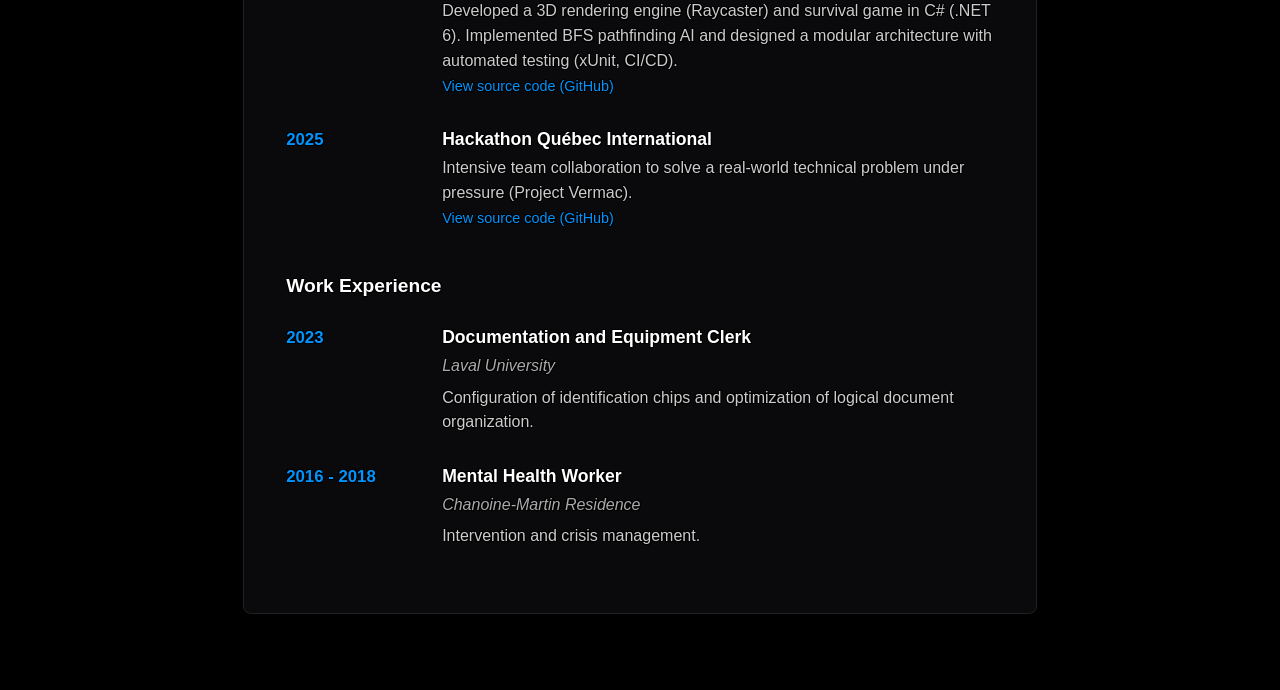
==== commit 8d7de4f0: "stringempty v2" ====
--- a/index.html
+++ b/index.html
@@ -106,8 +106,8 @@
             <div class="timeline-item">
                 <div class="timeline-date">2026</div>
                 <div class="timeline-content">
-                    <h4 data-i18n="projects.stringempty.title">StringEmpty (Wendigo & Homelab)</h4>
-                    <p data-i18n="projects.stringempty.desc">Private project (source code not publicly available) illustrating a complete production architecture: a real-time party game (Werewolf without a Game Master) with an authoritative Go server (WebSockets, Redis, PostgreSQL) and a React 19 / TypeScript / Vite client packaged into a single binary; a 2-node GitOps-style homelab (build server and k3s hosting server); orchestration and automation with Kubernetes (k3s), Pulumi (infrastructure as code for Authentik OIDC authentication and Cloudflare tunnels), Kustomize manifests, and a satellite ecosystem running n8n in parallel within isolated namespaces.</p>
+                    <h4 data-i18n="projects.stringempty.title">StringEmpty</h4>
+                    <p data-i18n="projects.stringempty.desc">Design of a production monorepo centralizing my production projects, including Wendigo, an interactive game platform. The project is built on a Homelab GitOps architecture where the repository is the single source of truth. A build server, through the CI/CD pipeline, automatically compiles the code and continuously deploys updates to a second server handling Kubernetes orchestration, ensuring full end-to-end automation.</p>
                     <p class="project-tech" data-i18n="projects.stringempty.tech">Go, React, TypeScript, WebSockets, Docker, Kubernetes (k3s), Pulumi, OIDC, Redis, PostgreSQL, GitHub Actions</p>
                 </div>
             </div>
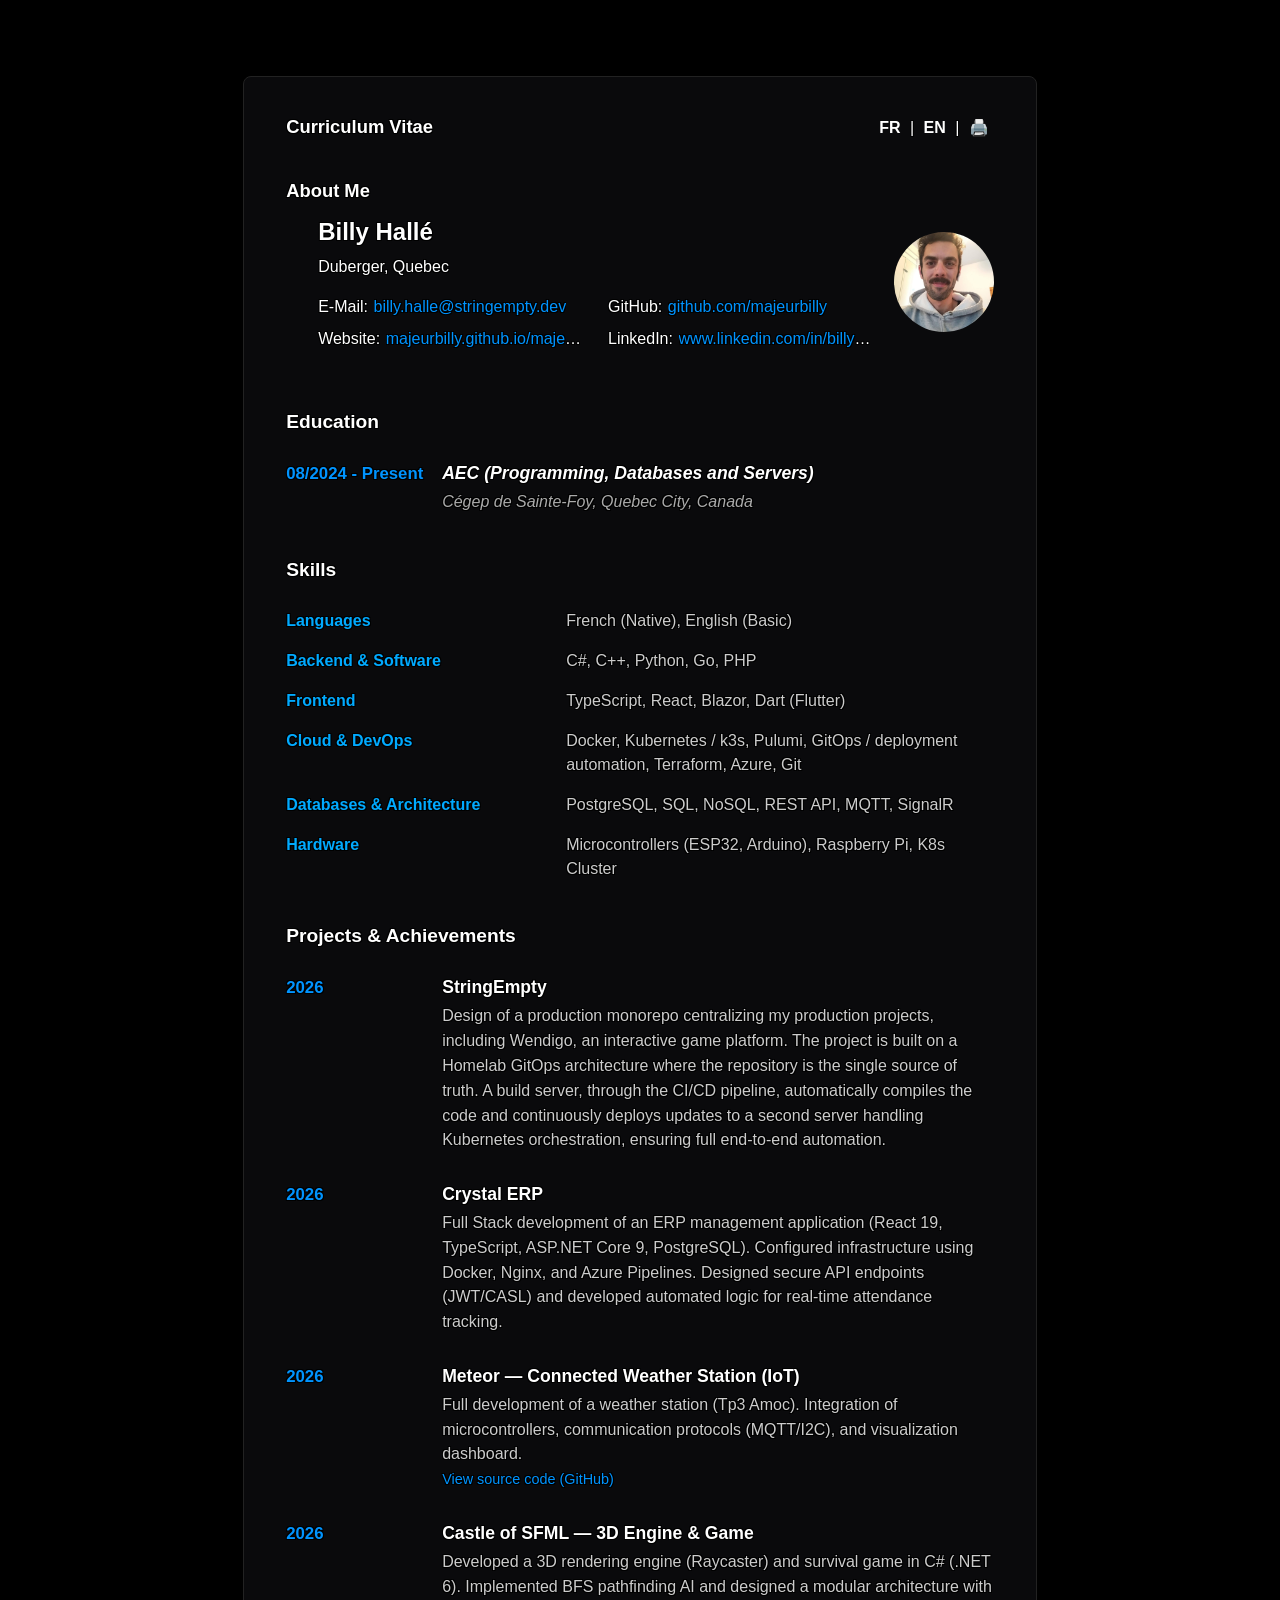
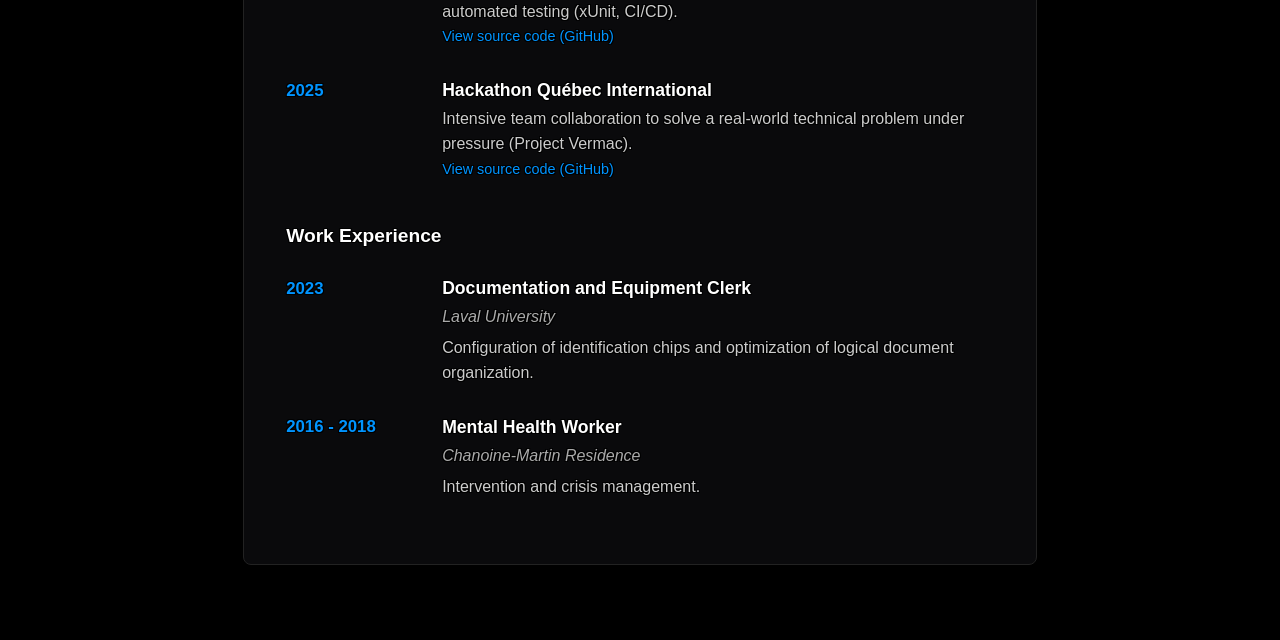
==== commit 2905b49e: "stringempty v3" ====
--- a/index.html
+++ b/index.html
@@ -108,7 +108,6 @@
                 <div class="timeline-content">
                     <h4 data-i18n="projects.stringempty.title">StringEmpty</h4>
                     <p data-i18n="projects.stringempty.desc">Design of a production monorepo centralizing my production projects, including Wendigo, an interactive game platform. The project is built on a Homelab GitOps architecture where the repository is the single source of truth. A build server, through the CI/CD pipeline, automatically compiles the code and continuously deploys updates to a second server handling Kubernetes orchestration, ensuring full end-to-end automation.</p>
-                    <p class="project-tech" data-i18n="projects.stringempty.tech">Go, React, TypeScript, WebSockets, Docker, Kubernetes (k3s), Pulumi, OIDC, Redis, PostgreSQL, GitHub Actions</p>
                 </div>
             </div>
 
--- a/assets/cv.css
+++ b/assets/cv.css
@@ -246,13 +246,6 @@
     line-height: 1.55;
 }
 
-.timeline-content .project-tech {
-    margin-top: 0.45em;
-    font-size: 0.92rem;
-    color: #777;
-    line-height: 1.45;
-}
-
 .github-link {
     font-size: 0.9rem;
     color: #3498db;
@@ -281,10 +274,6 @@
 
 body.dark .timeline-content p {
     color: #ccc;
-}
-
-body.dark .timeline-content .project-tech {
-    color: #9aa0a6;
 }
 
 body.dark .github-link {
--- a/assets/cv.print.css
+++ b/assets/cv.print.css
@@ -219,13 +219,6 @@
     font-family: inherit !important;
 }
 
-.timeline-content .project-tech {
-    margin-top: 2px !important;
-    color: #555 !important;
-    font-size: 8.5pt !important;
-    line-height: 1.25 !important;
-}
-
 .timeline-content li {
     margin-bottom: 1px !important;
     list-style: none !important;
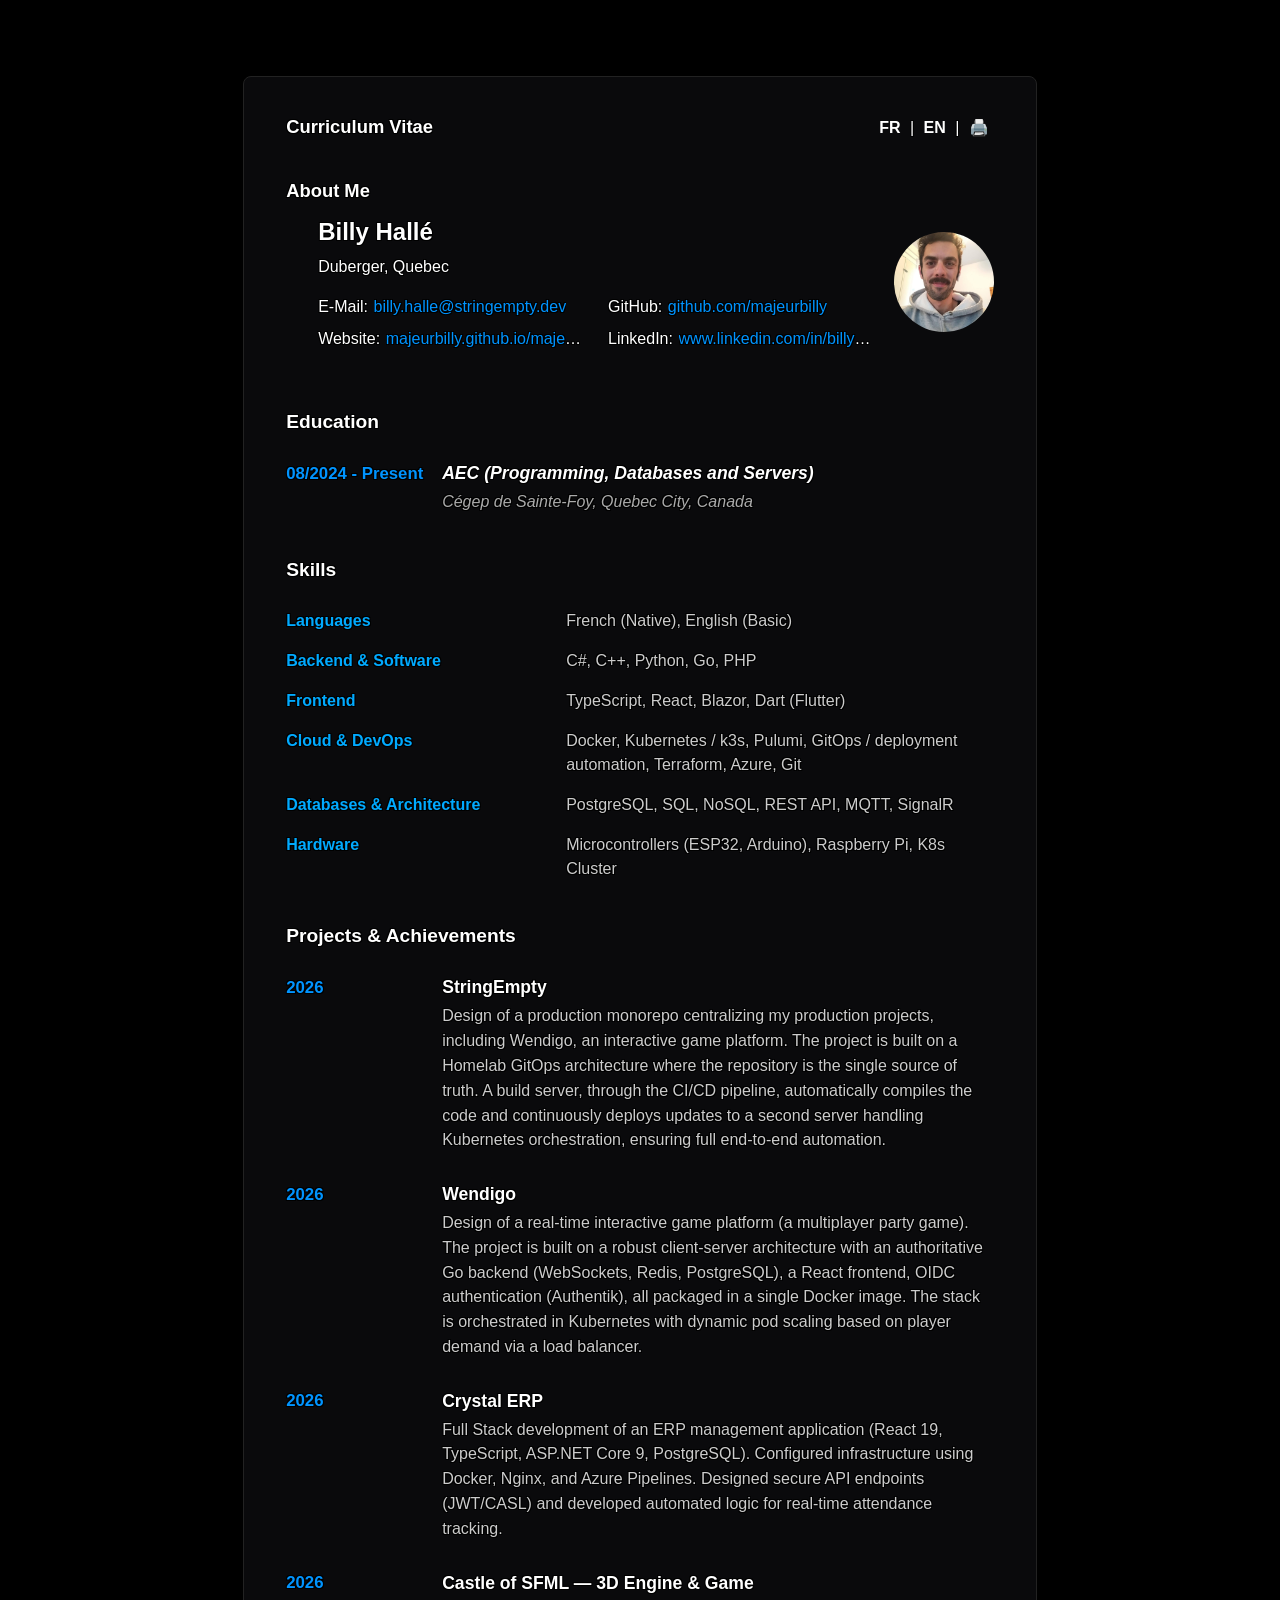
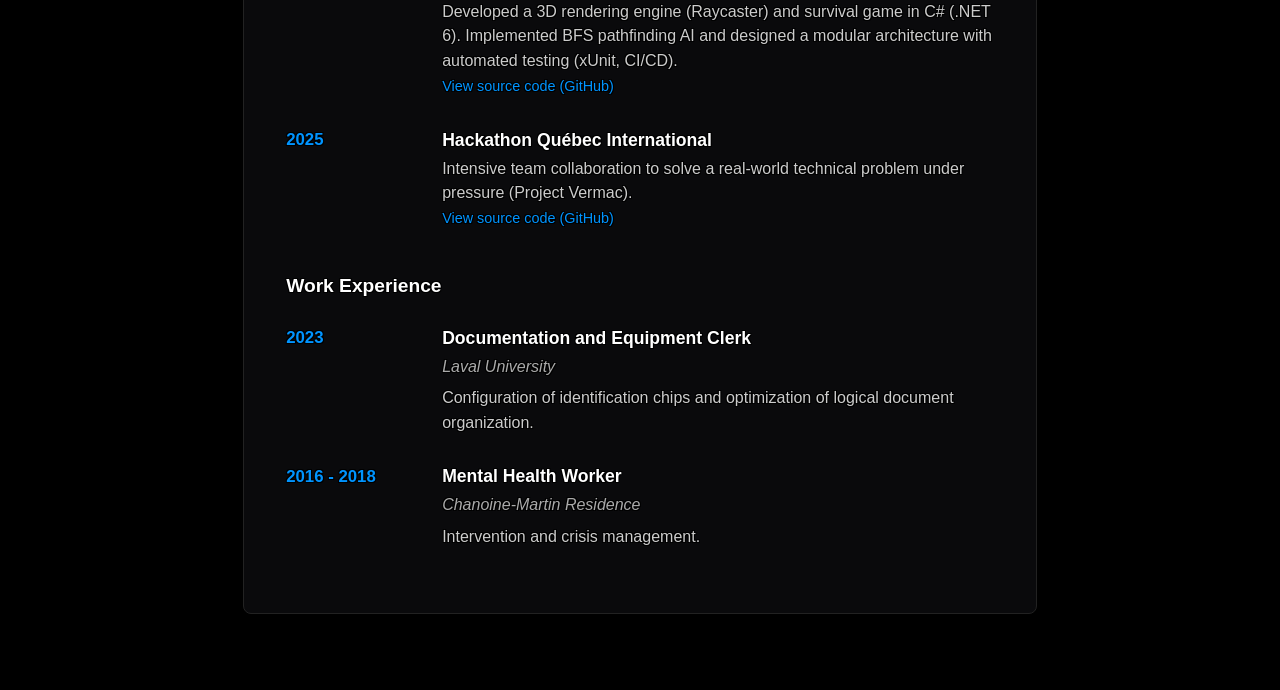
==== commit 5e270414: "stringempty v4" ====
--- a/index.html
+++ b/index.html
@@ -114,17 +114,16 @@
             <div class="timeline-item">
                 <div class="timeline-date">2026</div>
                 <div class="timeline-content">
+                    <h4 data-i18n="projects.wendigo.title">Wendigo</h4>
+                    <p data-i18n="projects.wendigo.desc">Design of a real-time interactive game platform (a multiplayer party game). The project is built on a robust client-server architecture with an authoritative Go backend (WebSockets, Redis, PostgreSQL), a React frontend, OIDC authentication (Authentik), all packaged in a single Docker image. The stack is orchestrated in Kubernetes with dynamic pod scaling based on player demand via a load balancer.</p>
+                </div>
+            </div>
+
+            <div class="timeline-item">
+                <div class="timeline-date">2026</div>
+                <div class="timeline-content">
                     <h4 data-i18n="projects.crystal.title">Crystal ERP</h4>
                     <p data-i18n="projects.crystal.desc">Full Stack development of an ERP management application (React 19, TypeScript, ASP.NET Core 9, PostgreSQL). Configured infrastructure using Docker, Nginx, and Azure Pipelines. Designed secure API endpoints (JWT/CASL) and developed automated logic for real-time attendance tracking.</p>
-                </div>
-            </div>
-
-            <div class="timeline-item">
-                <div class="timeline-date">2026</div>
-                <div class="timeline-content">
-                    <h4 data-i18n="projects.meteor.title">Metor — Connected Weather Station (IoT)</h4>
-                    <p data-i18n="projects.meteor.desc">Full development of a weather station (Tp3 Amoc). Integration of microcontrollers, communication protocols (MQTT/I2C), and visualization dashboard.</p>
-                    <a href="https://github.com/majeurbilly/Station-Metor" target="_blank" rel="noopener" class="github-link" aria-label="Consulter le code source du projet sur GitHub" data-i18n="projects.repo_link">View source code (GitHub)</a>
                 </div>
             </div>
 
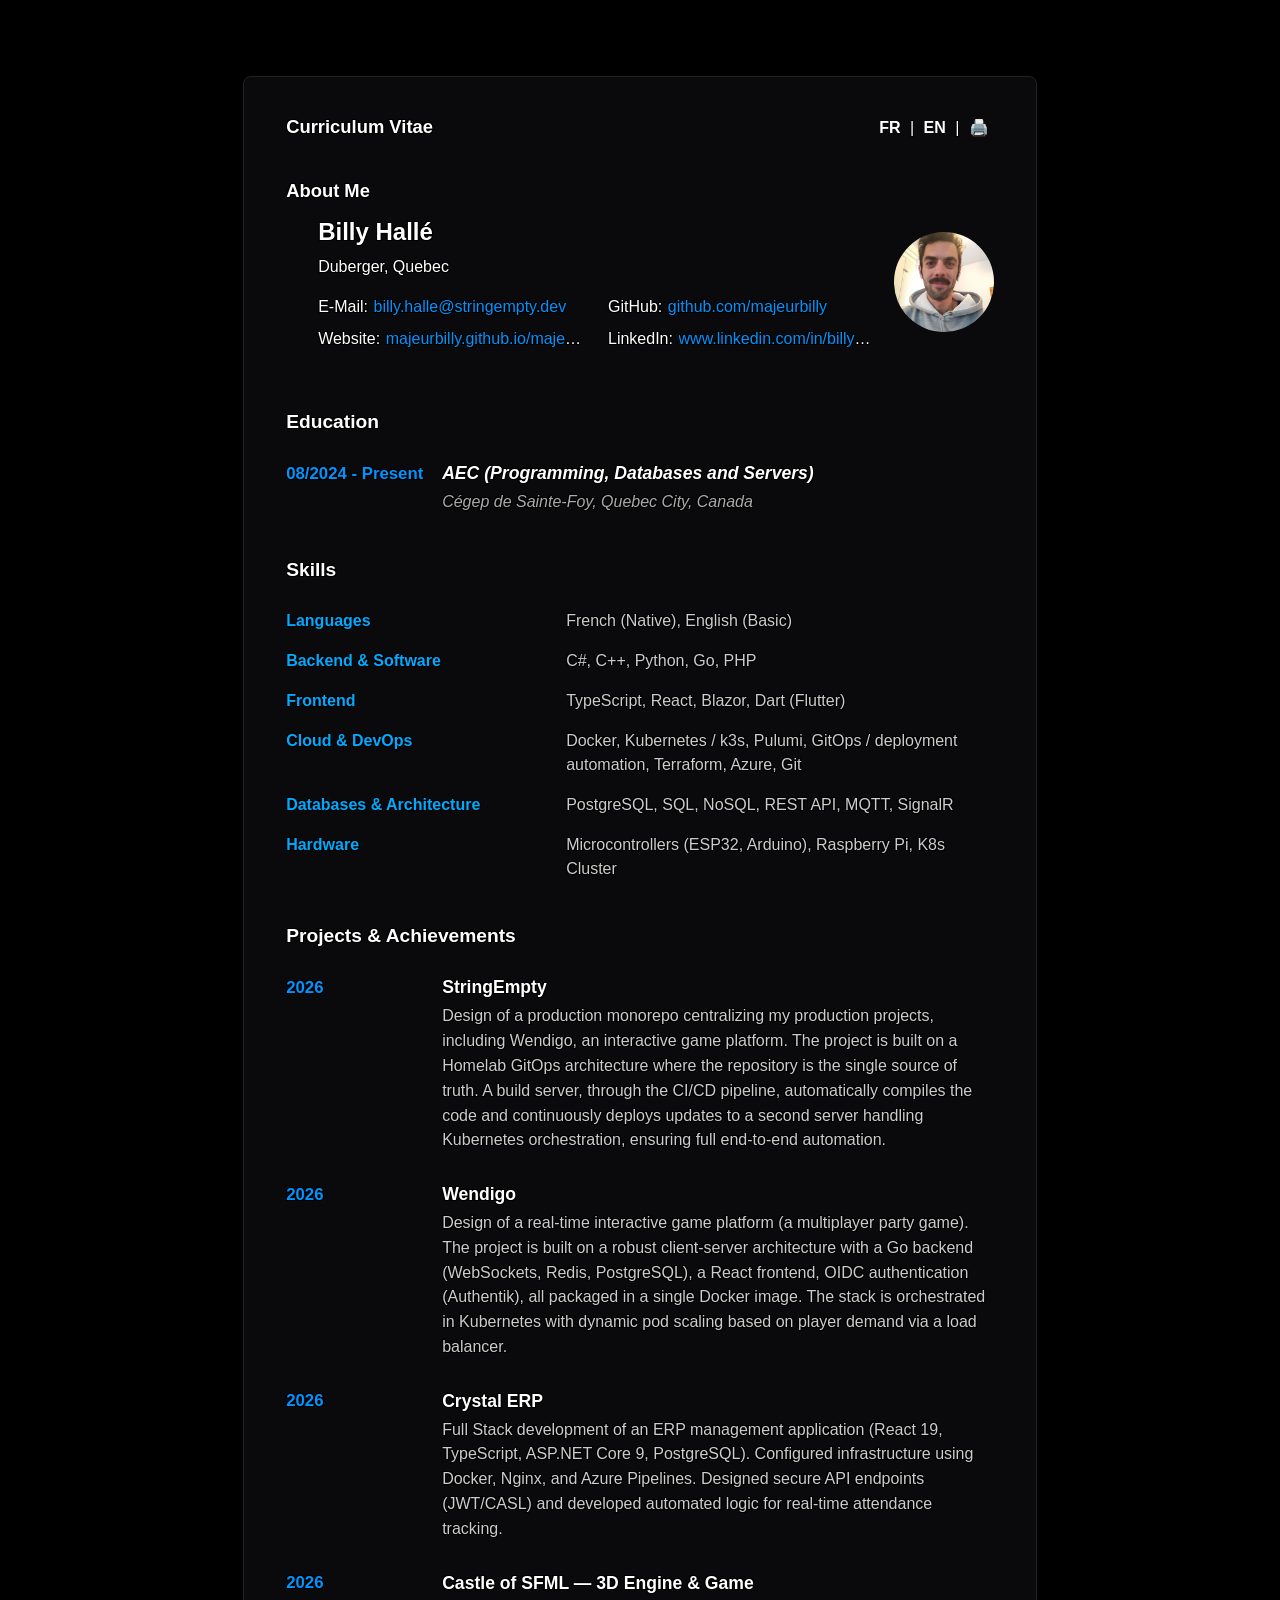
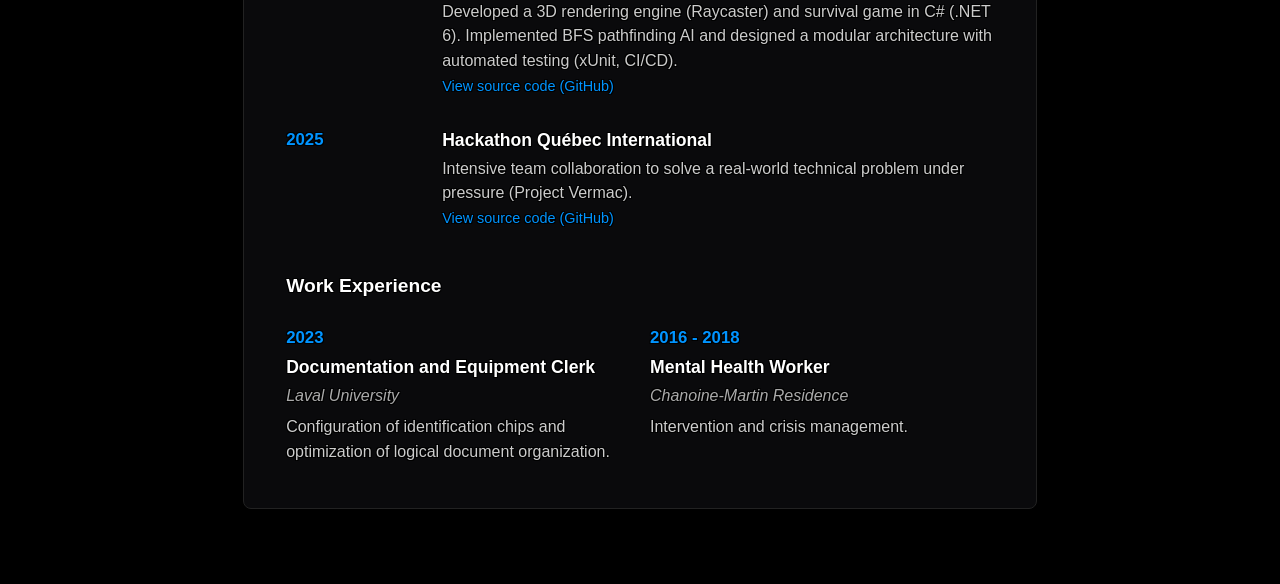
==== commit b3c2e4cc: "stringempty v5" ====
--- a/index.html
+++ b/index.html
@@ -115,7 +115,7 @@
                 <div class="timeline-date">2026</div>
                 <div class="timeline-content">
                     <h4 data-i18n="projects.wendigo.title">Wendigo</h4>
-                    <p data-i18n="projects.wendigo.desc">Design of a real-time interactive game platform (a multiplayer party game). The project is built on a robust client-server architecture with an authoritative Go backend (WebSockets, Redis, PostgreSQL), a React frontend, OIDC authentication (Authentik), all packaged in a single Docker image. The stack is orchestrated in Kubernetes with dynamic pod scaling based on player demand via a load balancer.</p>
+                    <p data-i18n="projects.wendigo.desc">Design of a real-time interactive game platform (a multiplayer party game). The project is built on a robust client-server architecture with a Go backend (WebSockets, Redis, PostgreSQL), a React frontend, OIDC authentication (Authentik), all packaged in a single Docker image. The stack is orchestrated in Kubernetes with dynamic pod scaling based on player demand via a load balancer.</p>
                 </div>
             </div>
 
@@ -148,21 +148,23 @@
 
         <section id="experience" class="timeline">
             <h2 data-i18n="experience.title">Work Experience</h2>
-            <div class="timeline-item">
-                <div class="timeline-date" data-i18n="experience.item1.date">2023</div>
-                <div class="timeline-content">
-                    <h4 data-i18n="experience.item1.role">Documentation and Equipment Clerk</h4>
-                    <h5 data-i18n="experience.item1.company">Laval University</h5>
-                    <p data-i18n="experience.item1.desc1">Configuration of identification chips and optimization of logical document organization.</p>
-                </div>
-            </div>
-
-            <div class="timeline-item">
-                <div class="timeline-date" data-i18n="experience.item2.date">2016 - 2018</div>
-                <div class="timeline-content">
-                    <h4 data-i18n="experience.item2.role">Mental Health Worker</h4>
-                    <h5 data-i18n="experience.item2.company">Chanoine-Martin Residence</h5>
-                    <p data-i18n="experience.item2.desc1">Intervention and crisis management.</p>
+            <div class="experience-row">
+                <div class="timeline-item">
+                    <div class="timeline-date" data-i18n="experience.item1.date">2023</div>
+                    <div class="timeline-content">
+                        <h4 data-i18n="experience.item1.role">Documentation and Equipment Clerk</h4>
+                        <h5 data-i18n="experience.item1.company">Laval University</h5>
+                        <p data-i18n="experience.item1.desc1">Configuration of identification chips and optimization of logical document organization.</p>
+                    </div>
+                </div>
+
+                <div class="timeline-item">
+                    <div class="timeline-date" data-i18n="experience.item2.date">2016 - 2018</div>
+                    <div class="timeline-content">
+                        <h4 data-i18n="experience.item2.role">Mental Health Worker</h4>
+                        <h5 data-i18n="experience.item2.company">Chanoine-Martin Residence</h5>
+                        <p data-i18n="experience.item2.desc1">Intervention and crisis management.</p>
+                    </div>
                 </div>
             </div>
         </section>
--- a/assets/cv.css
+++ b/assets/cv.css
@@ -295,6 +295,26 @@
     margin-bottom: 1.75rem;
 }
 
+#experience .experience-row {
+    display: grid;
+    grid-template-columns: 1fr 1fr;
+    gap: 1.25rem;
+    align-items: start;
+}
+
+#experience .experience-row .timeline-item {
+    flex-direction: column;
+    gap: 0.25rem;
+    margin-bottom: 0;
+    width: auto;
+    min-width: 0;
+}
+
+#experience .experience-row .timeline-date {
+    width: auto;
+    min-width: 0;
+}
+
 #skills .skills-grid {
     display: grid;
     grid-template-columns: minmax(220px, 260px) 1fr;
--- a/assets/cv.print.css
+++ b/assets/cv.print.css
@@ -178,6 +178,37 @@
     break-inside: avoid;
 }
 
+#experience .experience-row {
+    display: grid !important;
+    grid-template-columns: 1fr 1fr !important;
+    column-gap: 14px !important;
+    row-gap: 0 !important;
+    align-items: start !important;
+}
+
+#experience .experience-row .timeline-item {
+    flex-direction: column !important;
+    gap: 1px !important;
+    margin-bottom: 0 !important;
+    min-width: 0 !important;
+}
+
+#experience .experience-row .timeline-date {
+    flex: none !important;
+    width: auto !important;
+    font-size: 9pt !important;
+    margin-bottom: 1px !important;
+}
+
+#experience .experience-row .timeline-content h4 {
+    font-size: 9pt !important;
+}
+
+#experience .experience-row .timeline-content h5,
+#experience .experience-row .timeline-content p {
+    font-size: 8pt !important;
+}
+
 .timeline-date {
     flex: 0 0 130px !important;
     width: 130px !important;
